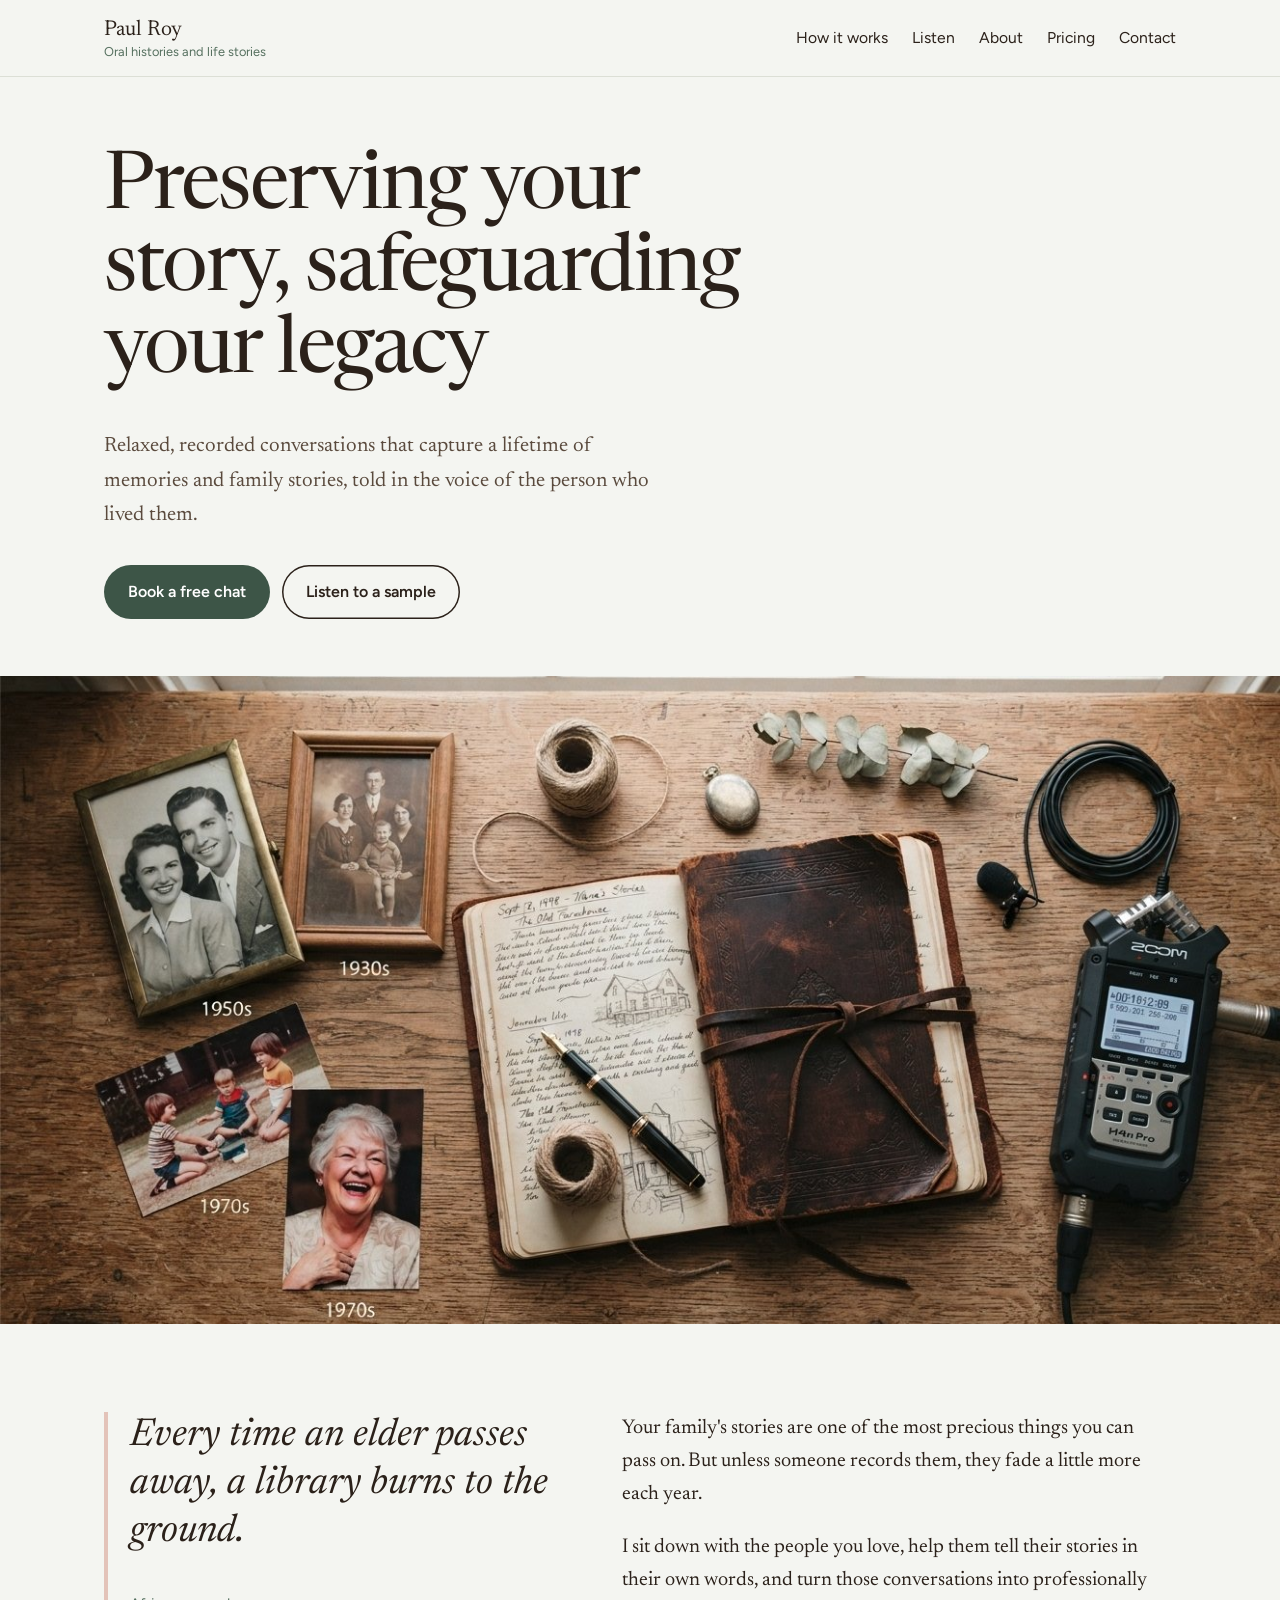
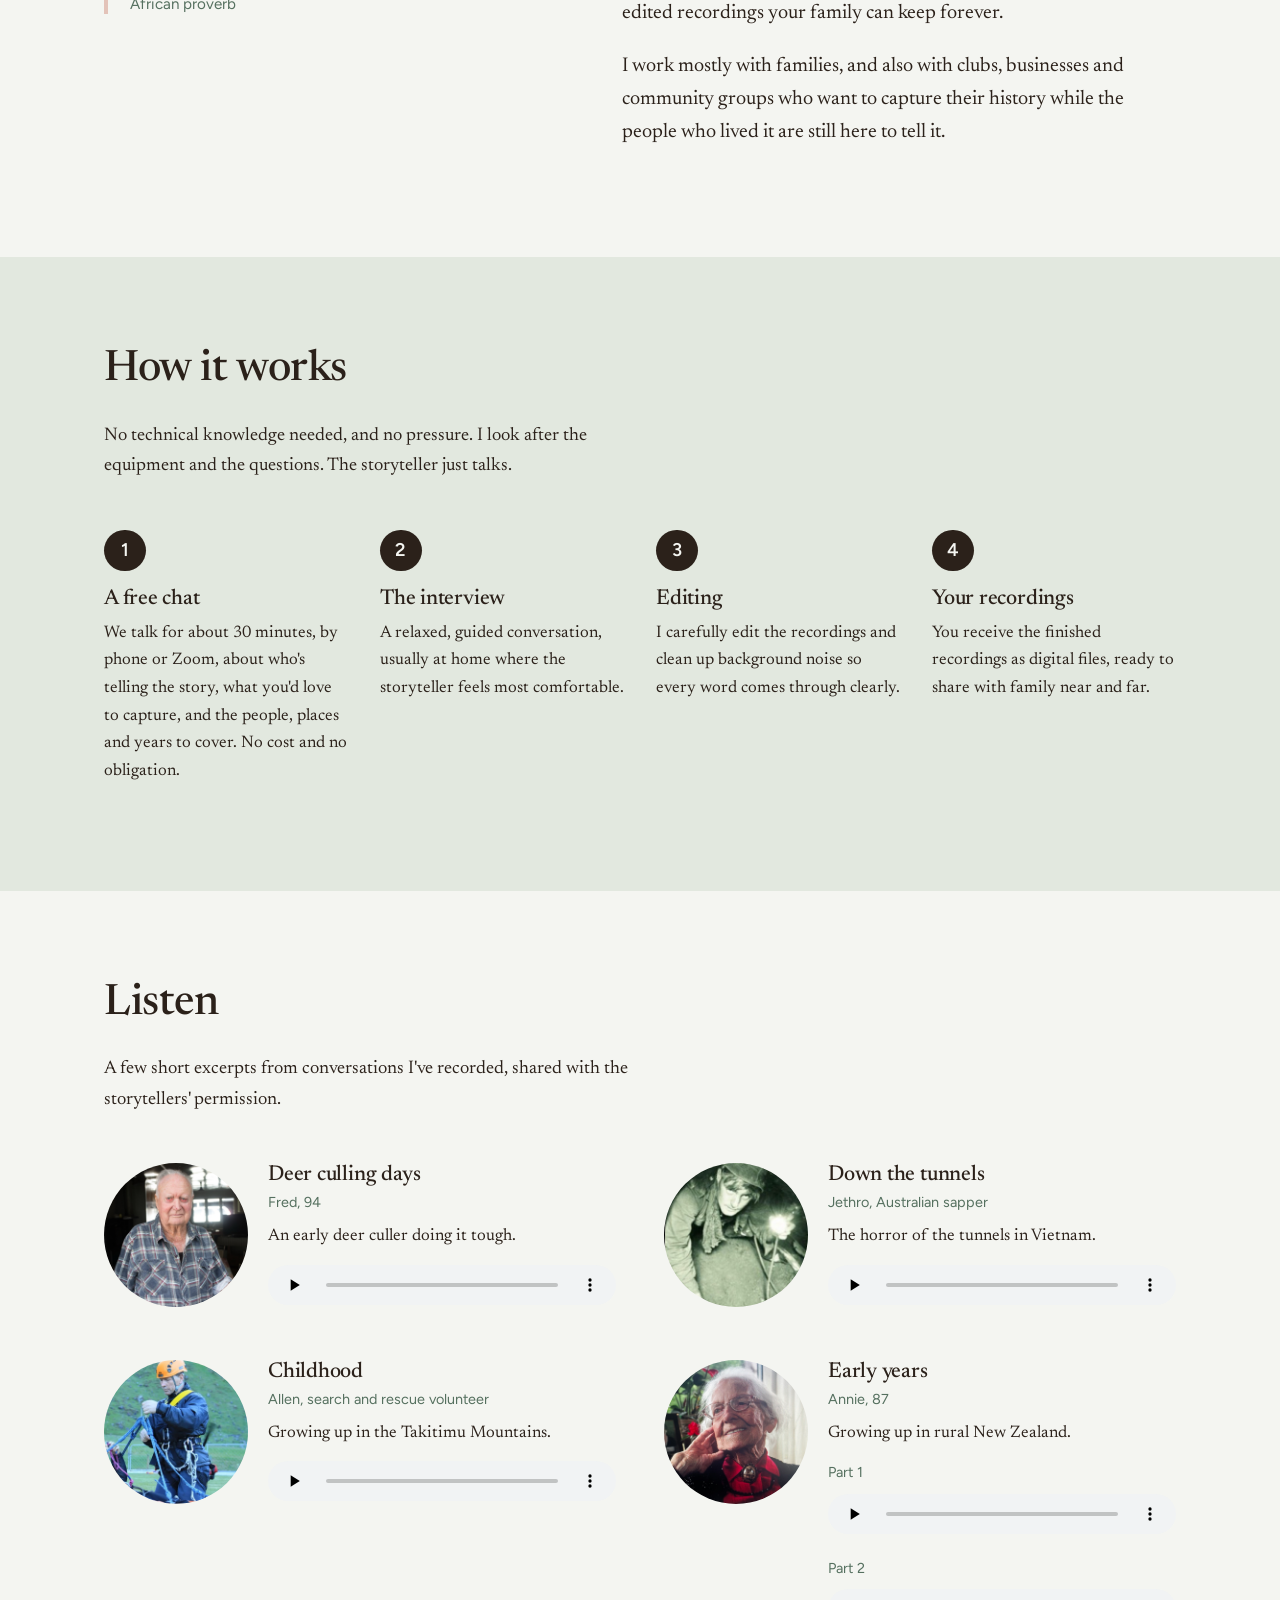
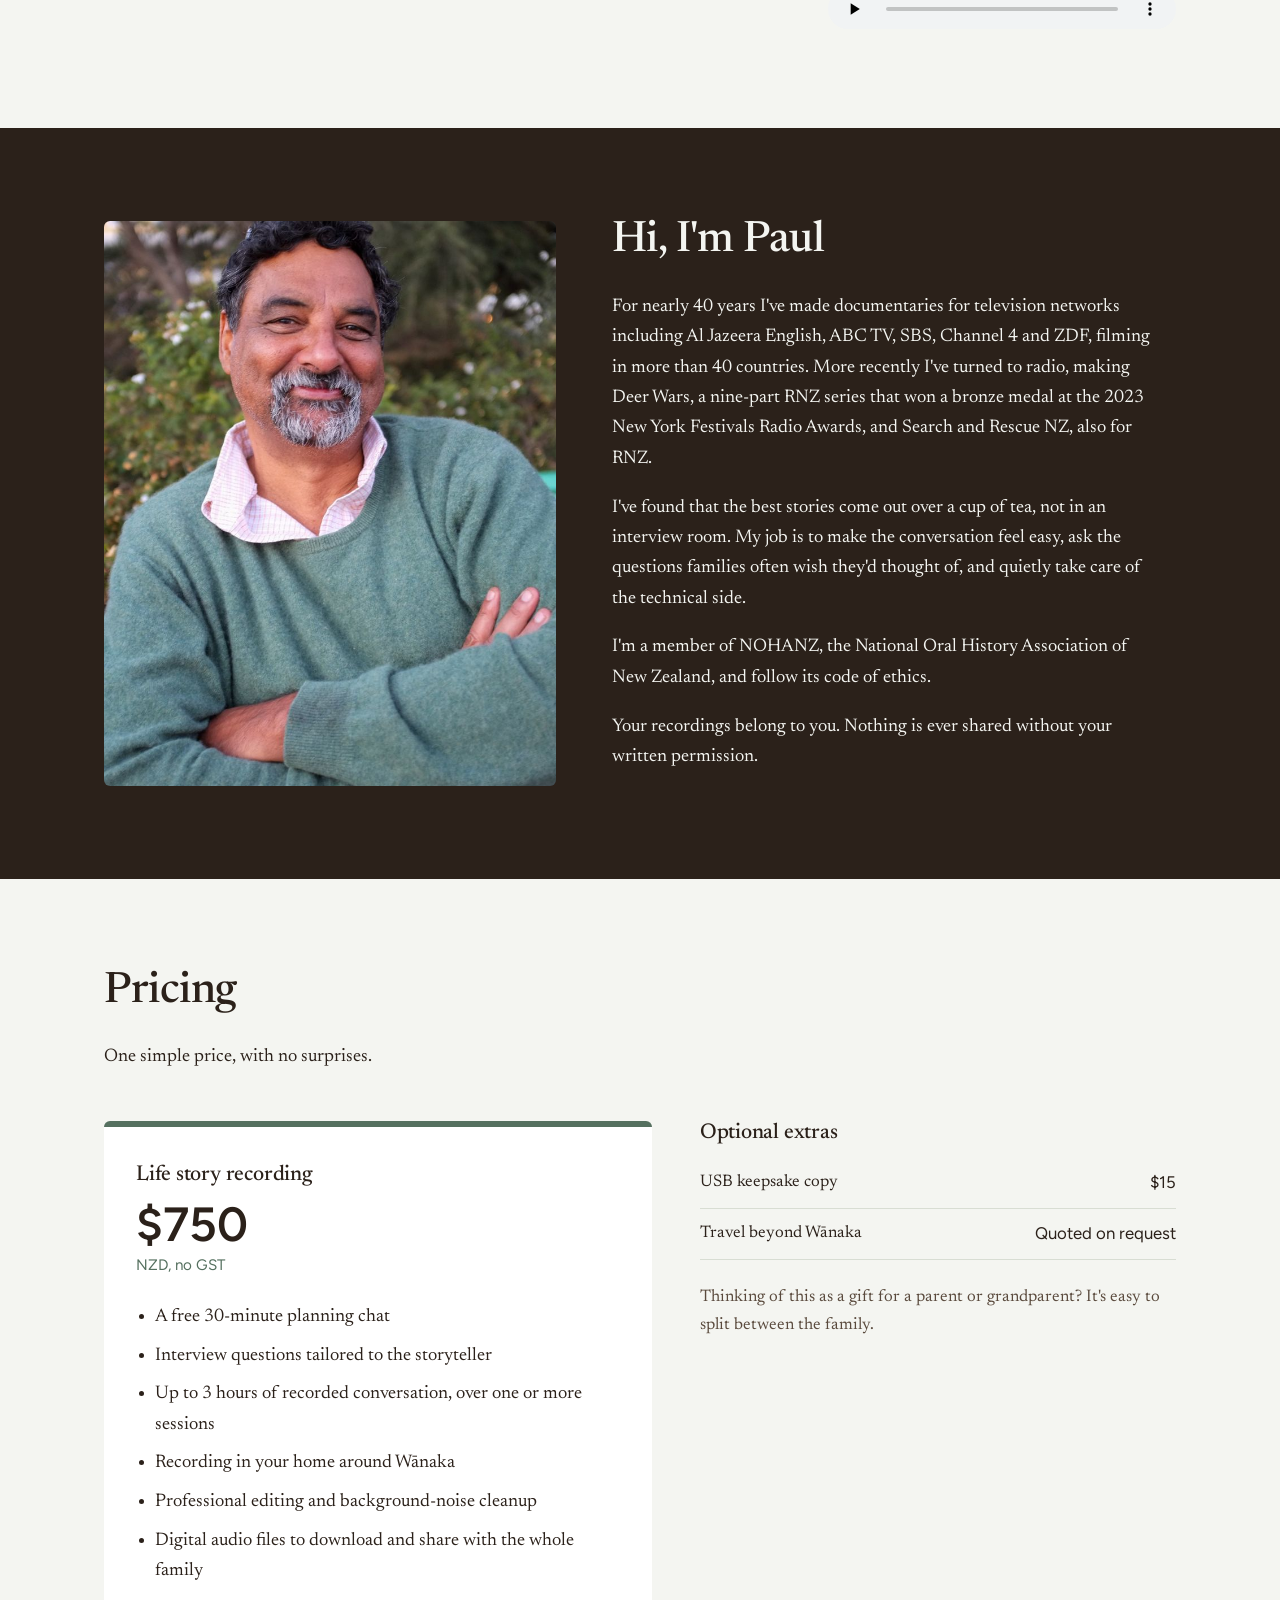
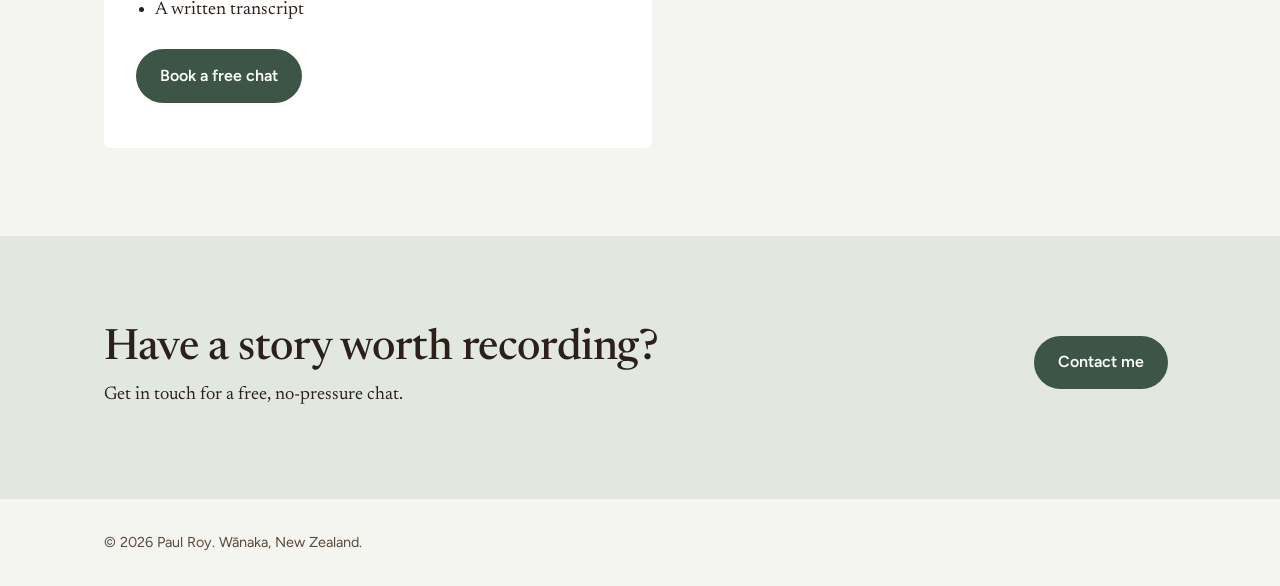
==== index.html @ eb078d96 "Host on Cloudflare Pages at lifestories.org.nz with auto-deploy Add a GitHub Actions workflow that d" ====
<!DOCTYPE html>
<html lang="en-NZ">
<head>
<meta charset="utf-8">
<meta name="viewport" content="width=device-width, initial-scale=1">
<title>Paul Roy | Oral histories and life stories, Wānaka</title>
<meta name="description" content="Paul Roy records family life stories and oral histories in and around Wānaka. Relaxed, guided conversations, professionally edited and kept for future generations.">
<link rel="preconnect" href="https://fonts.googleapis.com">
<link rel="preconnect" href="https://fonts.gstatic.com" crossorigin>
<link href="https://fonts.googleapis.com/css2?family=Figtree:wght@400;600&family=Newsreader:ital,opsz,wght@0,6..72,400;0,6..72,500;1,6..72,400&display=swap" rel="stylesheet">
<link rel="stylesheet" href="style.css">
<link rel="icon" href="favicon.svg" type="image/svg+xml">
<link rel="canonical" href="https://lifestories.org.nz/">
<meta property="og:type" content="website">
<meta property="og:site_name" content="Paul Roy">
<meta property="og:title" content="Paul Roy | Oral histories and life stories, Wānaka">
<meta property="og:description" content="Paul Roy records family life stories and oral histories in and around Wānaka. Relaxed, guided conversations, professionally edited and kept for future generations.">
<meta property="og:url" content="https://lifestories.org.nz/">
<meta property="og:image" content="https://lifestories.org.nz/images/share.jpg">
<meta property="og:image:width" content="1200">
<meta property="og:image:height" content="630">
<meta property="og:image:alt" content="Old family photographs, a leather journal and an audio recorder on a wooden desk">
<meta property="og:locale" content="en_NZ">
<meta name="twitter:card" content="summary_large_image">
<script type="application/ld+json">
{
  "@context": "https://schema.org",
  "@type": "ProfessionalService",
  "name": "Paul Roy, oral histories and life stories",
  "description": "Recorded family life stories and oral histories in and around Wānaka.",
  "url": "https://lifestories.org.nz/",
  "image": "https://lifestories.org.nz/images/share.jpg",
  "email": "paulroy41@gmail.com",
  "telephone": "+64273229593",
  "address": {"@type": "PostalAddress", "addressLocality": "Wānaka", "addressCountry": "NZ"},
  "areaServed": "Wānaka, New Zealand",
  "founder": {"@type": "Person", "name": "Paul Roy", "sameAs": "https://www.paulroy41.com/"},
  "makesOffer": {"@type": "Offer", "name": "Life story recording", "price": "750", "priceCurrency": "NZD"}
}
</script>
</head>
<body>
<header class="site-header">
  <div class="wrap">
    <a class="brand" href="index.html">Paul Roy<small>Oral histories and life stories</small></a>
    <nav aria-label="Main">
      <ul class="nav">
        <li><a href="index.html#how">How it works</a></li>
        <li><a href="index.html#listen">Listen</a></li>
        <li><a href="index.html#about">About</a></li>
        <li><a href="index.html#pricing">Pricing</a></li>
        <li><a href="contact.html">Contact</a></li>
      </ul>
    </nav>
  </div>
</header>

<main>
  <section class="hero">
    <div class="wrap">
      <div class="hero-text">
        <h1>Preserving your story, safeguarding your legacy</h1>
        <p>Relaxed, recorded conversations that capture a lifetime of memories and family stories, told in the voice of the person who lived them.</p>
        <a class="btn" href="contact.html">Book a free chat</a>
        <a class="btn btn-quiet" href="#listen">Listen to a sample</a>
      </div>
    </div>
    <img class="hero-photo" src="images/hero.jpg" alt="Old family photographs, a leather journal and an audio recorder laid out on a wooden desk" width="1328" height="769">
  </section>

  <section class="section why">
    <div class="wrap">
      <blockquote>
        <p>Every time an elder passes away, a library burns to the ground.</p>
        <footer>African proverb</footer>
      </blockquote>
      <div class="body">
        <p>Your family's stories are one of the most precious things you can pass on. But unless someone records them, they fade a little more each year.</p>
        <p>I sit down with the people you love, help them tell their stories in their own words, and turn those conversations into professionally edited recordings your family can keep forever.</p>
        <p>I work mostly with families, and also with clubs, businesses and community groups who want to capture their history while the people who lived it are still here to tell it.</p>
      </div>
    </div>
  </section>

  <section class="section process" id="how">
    <div class="wrap">
      <div class="lede">
        <h2>How it works</h2>
        <p>No technical knowledge needed, and no pressure. I look after the equipment and the questions. The storyteller just talks.</p>
      </div>
      <ol class="steps">
        <li>
          <h3>A free chat</h3>
          <p>We talk for about 30 minutes, by phone or Zoom, about who's telling the story, what you'd love to capture, and the people, places and years to cover. No cost and no obligation.</p>
        </li>
        <li>
          <h3>The interview</h3>
          <p>A relaxed, guided conversation, usually at home where the storyteller feels most comfortable.</p>
        </li>
        <li>
          <h3>Editing</h3>
          <p>I carefully edit the recordings and clean up background noise so every word comes through clearly.</p>
        </li>
        <li>
          <h3>Your recordings</h3>
          <p>You receive the finished recordings as digital files, ready to share with family near and far.</p>
        </li>
      </ol>
    </div>
  </section>

  <section class="section listen" id="listen">
    <div class="wrap">
      <div class="lede">
        <h2>Listen</h2>
        <p>A few short excerpts from conversations I've recorded, shared with the storytellers' permission.</p>
      </div>
      <ul class="episode-list">
        <li class="episode">
          <img src="images/interview-1.jpg" alt="Fred, a deer culler" width="144" height="144" loading="lazy">
          <div>
            <h3>Deer culling days</h3>
            <div class="meta">Fred, 94</div>
            <p>An early deer culler doing it tough.</p>
            <audio controls preload="none" src="audio/interview-1.mp3">Your browser can't play this clip.</audio>
          </div>
        </li>
        <li class="episode">
          <img src="images/interview-2.jpg" alt="Jethro, a Vietnam War tunnel rat" width="144" height="144" loading="lazy">
          <div>
            <h3>Down the tunnels</h3>
            <div class="meta">Jethro, Australian sapper</div>
            <p>The horror of the tunnels in Vietnam.</p>
            <audio controls preload="none" src="audio/interview-2.mp3">Your browser can't play this clip.</audio>
          </div>
        </li>
        <li class="episode">
          <img src="images/interview-3.jpg" alt="Allen, in search and rescue gear" width="144" height="144" loading="lazy">
          <div>
            <h3>Childhood</h3>
            <div class="meta">Allen, search and rescue volunteer</div>
            <p>Growing up in the Takitimu Mountains.</p>
            <audio controls preload="none" src="audio/interview-3.mp3">Your browser can't play this clip.</audio>
          </div>
        </li>
        <li class="episode">
          <img src="images/interview-4.jpg" alt="An elderly woman smiling at home" width="144" height="144" loading="lazy">
          <div>
            <h3>Early years</h3>
            <div class="meta">Annie, 87</div>
            <p>Growing up in rural New Zealand.</p>
            <div class="meta">Part 1</div>
            <audio controls preload="none" src="audio/interview-4.mp3">Your browser can't play this clip.</audio>
            <div class="meta" style="margin-top: .8em">Part 2</div>
            <audio controls preload="none" src="audio/interview-4b.mp3">Your browser can't play this clip.</audio>
          </div>
        </li>
      </ul>
    </div>
  </section>

  <section class="section meet" id="about">
    <div class="wrap">
      <img src="images/portrait.jpg" alt="Paul Roy, smiling, sitting on a garden bench" width="800" height="1000" loading="lazy">
      <div class="body">
        <h2>Hi, I'm Paul</h2>
        <p>For nearly 40 years I've made documentaries for television networks including Al Jazeera English, ABC TV, SBS, Channel 4 and ZDF, filming in more than 40 countries. More recently I've turned to radio, making Deer Wars, a nine-part RNZ series that won a bronze medal at the 2023 New York Festivals Radio Awards, and Search and Rescue NZ, also for RNZ.</p>
        <p>I've found that the best stories come out over a cup of tea, not in an interview room. My job is to make the conversation feel easy, ask the questions families often wish they'd thought of, and quietly take care of the technical side.</p>
        <p>I'm a member of NOHANZ, the National Oral History Association of New Zealand, and follow its code of ethics.</p>
        <p>Your recordings belong to you. Nothing is ever shared without your written permission.</p>
      </div>
    </div>
  </section>

  <section class="section pricing" id="pricing">
    <div class="wrap">
      <div class="lede">
        <h2>Pricing</h2>
        <p>One simple price, with no surprises.</p>
      </div>
      <div class="package">
        <div class="price-card">
          <h3>Life story recording</h3>
          <p class="amount">$750</p>
          <p class="note">NZD, no GST</p>
          <ul>
            <li>A free 30-minute planning chat</li>
            <li>Interview questions tailored to the storyteller</li>
            <li>Up to 3 hours of recorded conversation, over one or more sessions</li>
            <li>Recording in your home around Wānaka</li>
            <li>Professional editing and background-noise cleanup</li>
            <li>Digital audio files to download and share with the whole family</li>
            <li>A written transcript</li>
          </ul>
          <a class="btn" href="contact.html">Book a free chat</a>
        </div>
        <div class="extras">
          <h3>Optional extras</h3>
          <dl>
            <div><dt>USB keepsake copy</dt><dd>$15</dd></div>
            <div><dt>Travel beyond Wānaka</dt><dd>Quoted on request</dd></div>
          </dl>
          <p>Thinking of this as a gift for a parent or grandparent? It's easy to split between the family.</p>
        </div>
      </div>
    </div>
  </section>

  <!-- TESTIMONIALS: switched off until Paul has real ones from real clients.
       To turn on, delete the line that starts with "<!- -" above the section
       and the line that ends with "- ->" below it (written with spaces here).
  <section class="section kind-words">
    <div class="wrap">
      <h2>Kind words</h2>
      <blockquote>"[Quote from a real client]"<cite>[First name, town]</cite></blockquote>
      <blockquote>"[Quote from a real client]"<cite>[First name, town]</cite></blockquote>
    </div>
  </section>
  -->

  <section class="section cta">
    <div class="wrap">
      <div>
        <h2>Have a story worth recording?</h2>
        <p>Get in touch for a free, no-pressure chat.</p>
      </div>
      <a class="btn" href="contact.html">Contact me</a>
    </div>
  </section>
</main>
<footer class="site-footer">
  <div class="wrap">&copy; 2026 Paul Roy. Wānaka, New Zealand.</div>
</footer>
</body>
</html>
---- style.css ----
/* ==========================================================
   Paul Roy Oral Histories
   Colours come from the two key photos: the walnut desk,
   the eucalyptus sprig and Paul's jumper, and his shirt collar.
   ========================================================== */
:root {
  --walnut: #2b211a;     /* main text and dark panels */
  --walnut-soft: #5a4a3d;
  --gum: #55705f;        /* eucalyptus green */
  --gum-dark: #3d5547;   /* buttons and links */
  --gum-pale: #e2e8df;   /* soft panels */
  --paper: #f4f5f1;      /* page background */
  --blush: #e3c3b9;      /* small accents only */

  --serif: "Newsreader", Georgia, "Times New Roman", serif;
  --sans: "Figtree", "Helvetica Neue", Arial, sans-serif;

  --measure: 34rem;
  --wide: 70rem;
}

/* ----------------------------------------------------------
   PLACEHOLDER HIGHLIGHT
   Text Paul still needs to fill in is wrapped in
   <span class="ph">. When it's all done, delete this rule.
   ---------------------------------------------------------- */
.ph { background: #fff0a0; color: #3a3200; padding: 0 .2em; border-radius: 2px; }

*, *::before, *::after { box-sizing: border-box; }
html { scroll-behavior: smooth; }
@media (prefers-reduced-motion: reduce) { html { scroll-behavior: auto; } }

body {
  margin: 0;
  background: var(--paper);
  color: var(--walnut);
  font-family: var(--serif);
  font-size: 1.15rem;
  line-height: 1.65;
  -webkit-font-smoothing: antialiased;
}
img { max-width: 100%; height: auto; display: block; }
a { color: var(--gum-dark); text-underline-offset: .18em; }
a:hover { color: var(--walnut); }
:focus-visible { outline: 3px solid var(--gum); outline-offset: 3px; }

h1, h2, h3 { font-weight: 500; line-height: 1.15; margin: 0 0 .6em; letter-spacing: -.01em; }
h2 { font-size: clamp(2rem, 4vw, 2.7rem); }
h3 { font-size: 1.35rem; }
p { margin: 0 0 1em; }

.wrap { max-width: var(--wide); margin: 0 auto; padding: 0 1.5rem; }
.section { padding: 5.5rem 0; }
.lede { max-width: var(--measure); margin-bottom: 3rem; }

/* ---------------- Header ---------------- */
.site-header { font-family: var(--sans); border-bottom: 1px solid #dcdfd6; }
.site-header .wrap {
  display: flex; align-items: center; justify-content: space-between;
  gap: .75rem 1.5rem; padding-top: 1.1rem; padding-bottom: 1.1rem; flex-wrap: wrap;
}
.brand { font-family: var(--serif); font-size: 1.35rem; color: var(--walnut); text-decoration: none; line-height: 1.2; }
.brand small { display: block; font-family: var(--sans); font-size: .8rem; color: var(--gum); }
.nav { display: flex; flex-wrap: wrap; gap: .5rem 1.5rem; list-style: none; margin: 0; padding: 0; font-size: .98rem; }
.nav a { color: var(--walnut); text-decoration: none; }
.nav a:hover, .nav a[aria-current="page"] { text-decoration: underline; }

/* ---------------- Hero ----------------
   Words first, then the desk photo as a wide banner. */
.hero { padding: 4.5rem 0 0; }
.hero-text { max-width: 44rem; margin-bottom: 3rem; }
.hero h1 {
  font-size: clamp(2.6rem, 6.5vw, 5rem);
  font-weight: 400; line-height: 1.02; letter-spacing: -.025em; margin-bottom: .45em;
}
.hero p { font-size: 1.3rem; color: var(--walnut-soft); max-width: 36rem; margin-bottom: 2rem; }
.hero-photo { width: 100%; max-height: 72vh; object-fit: cover; object-position: center 60%; }

.btn {
  display: inline-block; font-family: var(--sans); font-weight: 600; font-size: 1rem;
  padding: .85rem 1.5rem; border-radius: 999px; background: var(--gum-dark); color: #fff;
  text-decoration: none; border: 0; cursor: pointer; margin: 0 .5rem .6rem 0;
}
.btn:hover { background: var(--walnut); color: #fff; }
.btn-quiet { background: transparent; color: var(--walnut); box-shadow: inset 0 0 0 1.5px var(--walnut); }
.btn-quiet:hover { background: var(--walnut); color: var(--paper); }

/* ---------------- Why it matters ---------------- */
.why .wrap { display: grid; grid-template-columns: 1fr 1.2fr; gap: 3.5rem; align-items: start; }
.why blockquote {
  margin: 0; font-size: clamp(1.7rem, 3.2vw, 2.4rem); line-height: 1.25; font-style: italic;
  border-left: 4px solid var(--blush); padding-left: 1.4rem;
}
.why blockquote footer { font-family: var(--sans); font-style: normal; font-size: .95rem; color: var(--gum); margin-top: 1rem; }
.why .body { max-width: var(--measure); font-size: 1.25rem; }

/* ---------------- How it works (a real sequence, so numbered) ---------------- */
.process { background: var(--gum-pale); }
.steps { list-style: none; margin: 0; padding: 0; display: grid; grid-template-columns: repeat(4, 1fr); gap: 2rem; counter-reset: step; }
.steps li { counter-increment: step; }
.steps li::before {
  content: counter(step);
  display: grid; place-items: center; width: 2.6rem; height: 2.6rem; border-radius: 50%;
  background: var(--walnut); color: var(--paper); font-family: var(--sans); font-weight: 600;
  margin-bottom: 1rem;
}
.steps h3 { margin-bottom: .35em; }
.steps p { font-size: 1.05rem; }

/* ---------------- Listen ---------------- */
.episode-list { list-style: none; margin: 0; padding: 0; display: grid; grid-template-columns: 1fr 1fr; gap: 2.75rem 3rem; }
.episode { display: grid; grid-template-columns: 9rem 1fr; gap: 1.25rem; align-items: start; }
.episode img { width: 9rem; height: 9rem; object-fit: cover; border-radius: 50%; }
.episode h3 { margin-bottom: .15em; }
.episode .meta { font-family: var(--sans); font-size: .9rem; color: var(--gum); margin-bottom: .6em; }
.episode p { font-size: 1.05rem; margin-bottom: .8em; }
.episode audio { width: 100%; height: 40px; }

/* ---------------- Meet Paul ---------------- */
.meet { background: var(--walnut); color: var(--paper); }
.meet .wrap { display: grid; grid-template-columns: 1fr 1.25fr; gap: 3.5rem; align-items: center; }
.meet img { border-radius: 6px; }
.meet .body { max-width: var(--measure); }
.meet a { color: var(--blush); }

/* ---------------- Pricing ---------------- */
.package { display: grid; grid-template-columns: 1.15fr 1fr; gap: 3rem; align-items: start; }
.price-card { background: #fff; border-radius: 6px; padding: 2.25rem 2rem; border-top: 6px solid var(--gum); }
.price-card .amount { font-family: var(--sans); font-size: 3rem; font-weight: 600; line-height: 1; margin: .2rem 0 .3rem; }
.price-card .note { font-family: var(--sans); font-size: .95rem; color: var(--gum); margin-bottom: 1.5rem; }
.price-card ul { margin: 0 0 1.5rem; padding-left: 1.2rem; }
.price-card li { margin-bottom: .45em; }
.extras h3 { margin-bottom: .8rem; }
.extras dl { margin: 0; font-size: 1.05rem; }
.extras div { display: flex; justify-content: space-between; gap: 1rem; padding: .7rem 0; border-bottom: 1px solid #d8ddd3; }
.extras dt { margin: 0; }
.extras dd { margin: 0; font-family: var(--sans); white-space: nowrap; }
.extras p { font-size: 1.05rem; margin-top: 1.5rem; color: var(--walnut-soft); }

/* ---------------- Testimonials (switched off until real ones arrive) ---------------- */
.kind-words blockquote { margin: 0 0 2rem; font-size: 1.3rem; font-style: italic; max-width: 40rem; }
.kind-words cite { display: block; font-family: var(--sans); font-style: normal; font-size: .95rem; color: var(--gum); margin-top: .5rem; }

/* ---------------- Contact strip ---------------- */
.cta { background: var(--gum-pale); }
.cta .wrap { display: flex; justify-content: space-between; align-items: center; gap: 2rem; flex-wrap: wrap; }
.cta h2 { margin: 0; }
.cta p { margin: .4rem 0 0; }

/* ---------------- Contact page ---------------- */
.contact-page .wrap { display: grid; grid-template-columns: 1fr 1.3fr; gap: 3.5rem; align-items: start; }
.contact-page img { border-radius: 6px; margin-bottom: 1.5rem; }
.details { font-family: var(--sans); font-size: 1rem; list-style: none; padding: 0; margin: 0; }
.details li { margin-bottom: .7rem; }
.details strong { display: block; font-weight: 600; color: var(--gum); font-size: .85rem; }
form { display: grid; gap: 1.1rem; }
label { font-family: var(--sans); font-weight: 600; font-size: .95rem; display: block; margin-bottom: .35rem; }
input, textarea {
  width: 100%; font: inherit; font-size: 1.05rem; padding: .75rem .9rem;
  border: 1.5px solid #bfc6b9; border-radius: 6px; background: #fff; color: var(--walnut);
}
input:focus, textarea:focus { border-color: var(--gum-dark); outline: 2px solid var(--gum-dark); outline-offset: 0; }
textarea { min-height: 10rem; resize: vertical; }

/* ---------------- Footer ---------------- */
.site-footer { font-family: var(--sans); font-size: .9rem; color: var(--walnut-soft); padding: 2rem 0; }

/* ---------------- Smaller screens ---------------- */
@media (max-width: 900px) {
  .steps { grid-template-columns: 1fr 1fr; }
  .why .wrap, .meet .wrap, .package, .contact-page .wrap { grid-template-columns: 1fr; gap: 2.25rem; }
  .episode-list { grid-template-columns: 1fr; }
  .meet img { max-width: 26rem; }
}
@media (max-width: 600px) {
  .section { padding: 3.5rem 0; }
  .hero { padding-top: 2.75rem; }
  .hero-photo { max-height: none; aspect-ratio: 4 / 3; object-position: 40% center; }
  .steps { grid-template-columns: 1fr; }
  .episode { grid-template-columns: 5.5rem 1fr; gap: 1rem; }
  .episode img { width: 5.5rem; height: 5.5rem; }
}
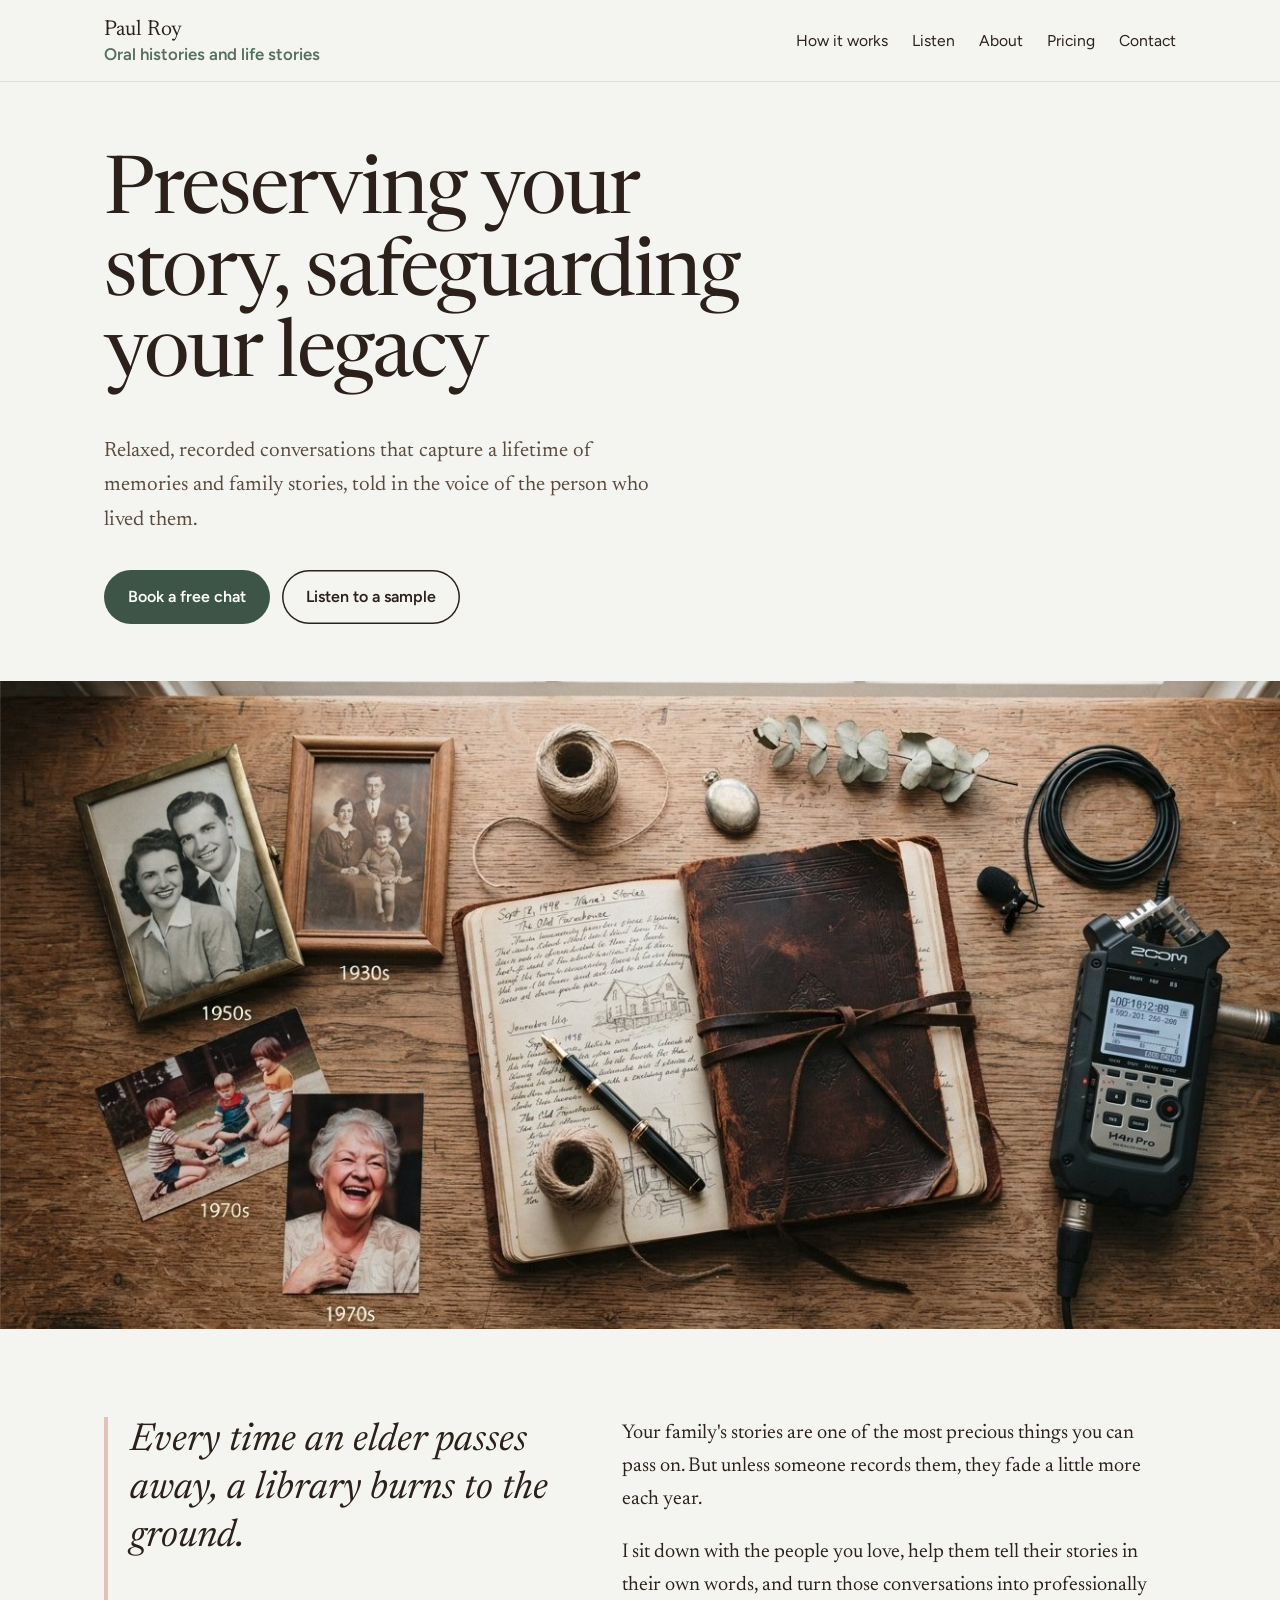
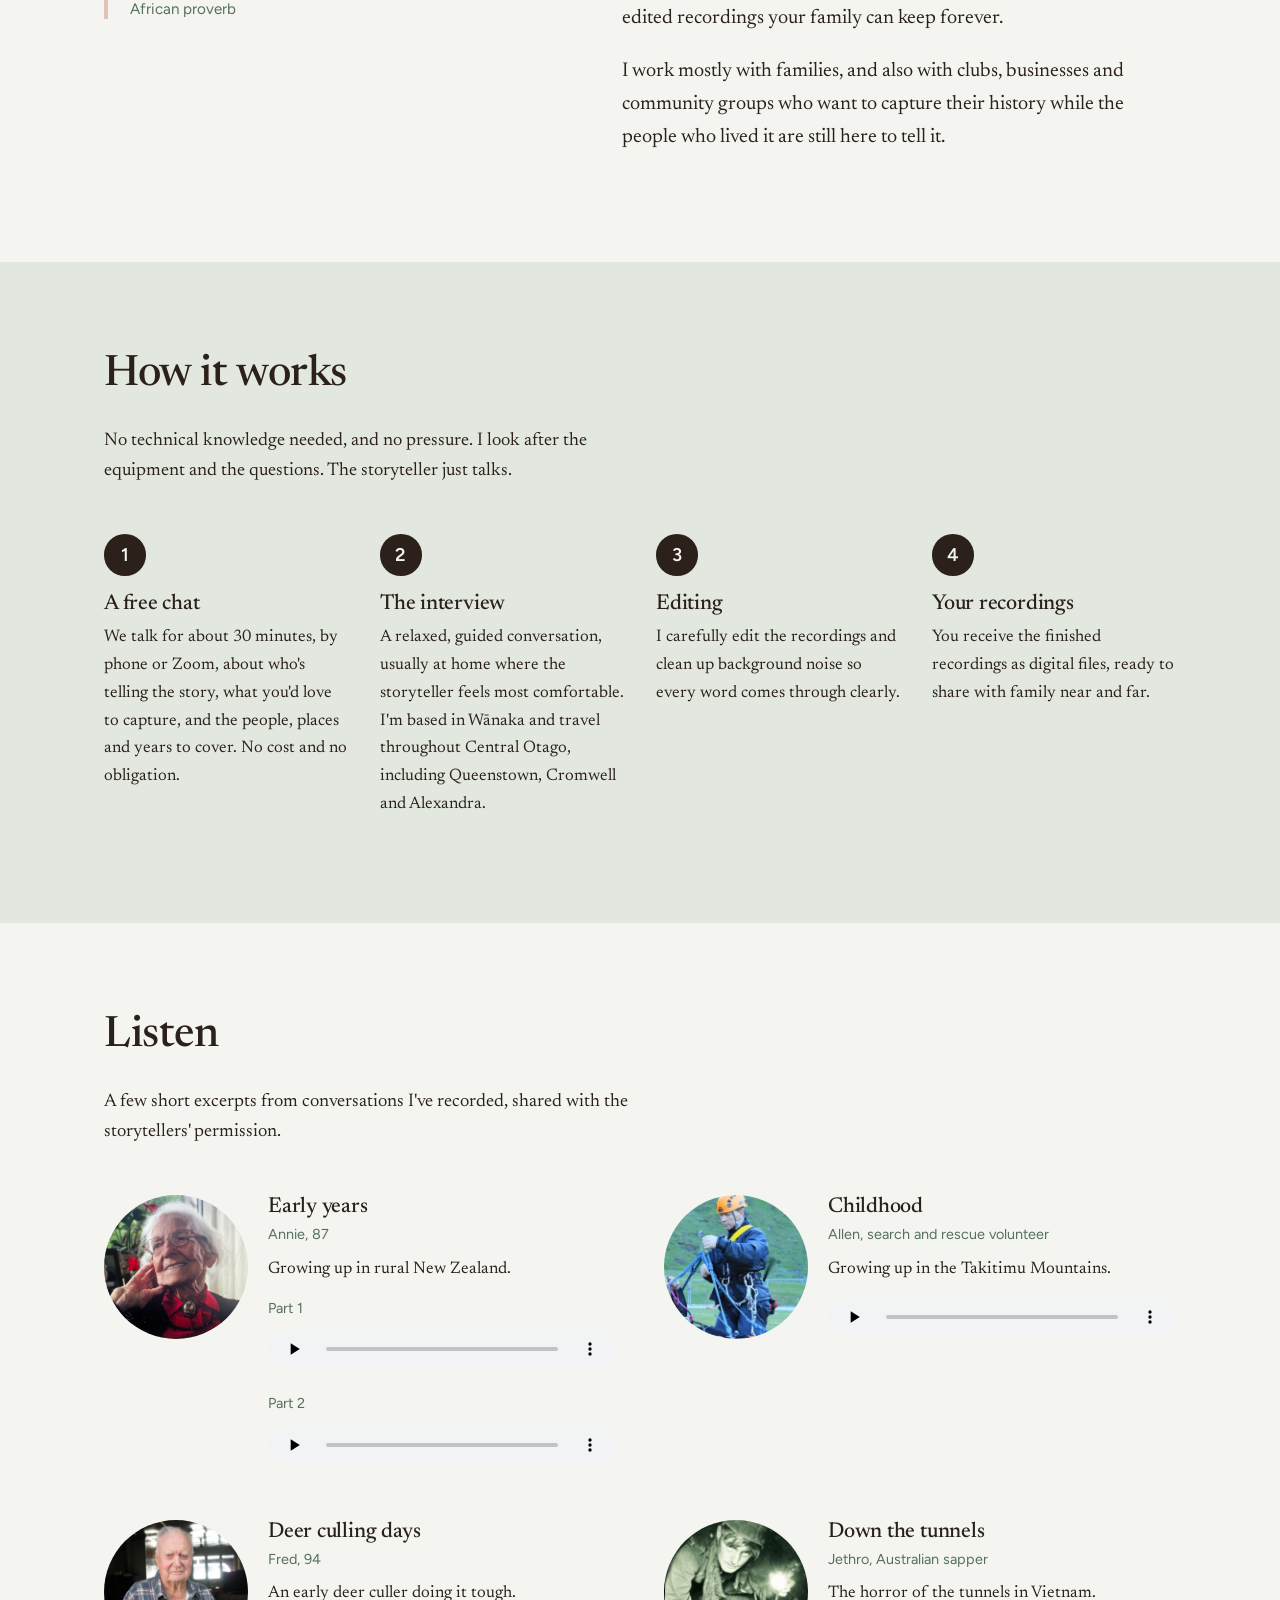
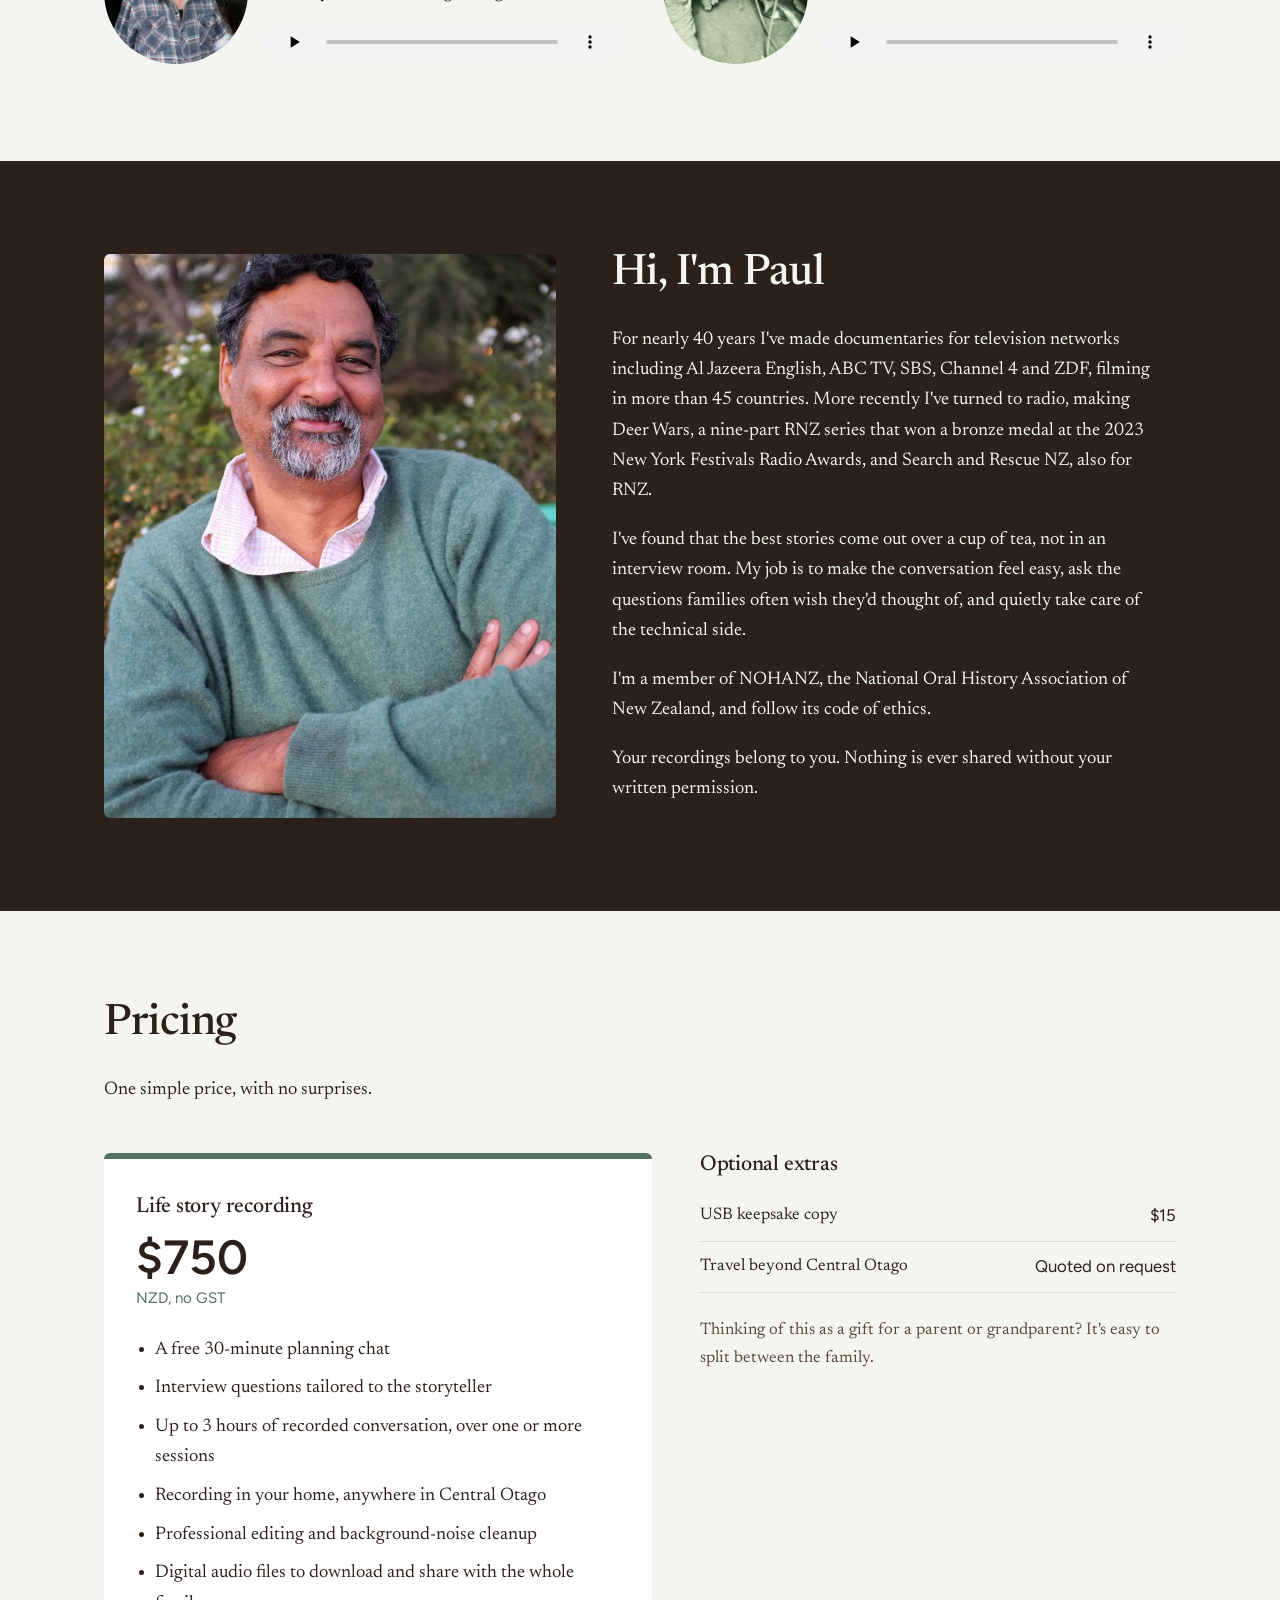
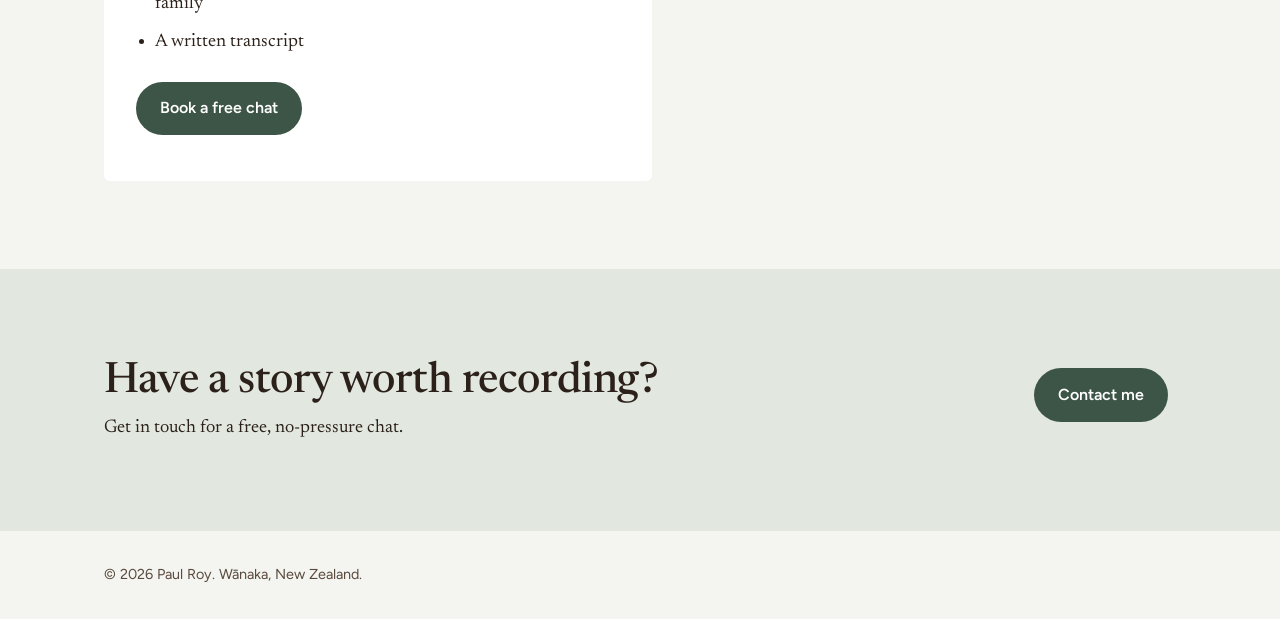
==== commit e07129ed: "Bigger tagline, Central Otago coverage, 45 countries, reorder samples Co-Authored-By: Claude Opus 5." ====
--- a/index.html
+++ b/index.html
@@ -3,8 +3,8 @@
 <head>
 <meta charset="utf-8">
 <meta name="viewport" content="width=device-width, initial-scale=1">
-<title>Paul Roy | Oral histories and life stories, Wānaka</title>
-<meta name="description" content="Paul Roy records family life stories and oral histories in and around Wānaka. Relaxed, guided conversations, professionally edited and kept for future generations.">
+<title>Paul Roy | Oral histories and life stories, Wānaka and Central Otago</title>
+<meta name="description" content="Paul Roy records family life stories and oral histories in Wānaka and across Central Otago. Relaxed, guided conversations, professionally edited and kept for future generations.">
 <link rel="preconnect" href="https://fonts.googleapis.com">
 <link rel="preconnect" href="https://fonts.gstatic.com" crossorigin>
 <link href="https://fonts.googleapis.com/css2?family=Figtree:wght@400;600&family=Newsreader:ital,opsz,wght@0,6..72,400;0,6..72,500;1,6..72,400&display=swap" rel="stylesheet">
@@ -13,8 +13,8 @@
 <link rel="canonical" href="https://lifestories.org.nz/">
 <meta property="og:type" content="website">
 <meta property="og:site_name" content="Paul Roy">
-<meta property="og:title" content="Paul Roy | Oral histories and life stories, Wānaka">
-<meta property="og:description" content="Paul Roy records family life stories and oral histories in and around Wānaka. Relaxed, guided conversations, professionally edited and kept for future generations.">
+<meta property="og:title" content="Paul Roy | Oral histories and life stories, Wānaka and Central Otago">
+<meta property="og:description" content="Paul Roy records family life stories and oral histories in Wānaka and across Central Otago. Relaxed, guided conversations, professionally edited and kept for future generations.">
 <meta property="og:url" content="https://lifestories.org.nz/">
 <meta property="og:image" content="https://lifestories.org.nz/images/share.jpg">
 <meta property="og:image:width" content="1200">
@@ -27,13 +27,13 @@
   "@context": "https://schema.org",
   "@type": "ProfessionalService",
   "name": "Paul Roy, oral histories and life stories",
-  "description": "Recorded family life stories and oral histories in and around Wānaka.",
+  "description": "Recorded family life stories and oral histories in Wānaka and across Central Otago.",
   "url": "https://lifestories.org.nz/",
   "image": "https://lifestories.org.nz/images/share.jpg",
   "email": "paulroy41@gmail.com",
   "telephone": "+64273229593",
   "address": {"@type": "PostalAddress", "addressLocality": "Wānaka", "addressCountry": "NZ"},
-  "areaServed": "Wānaka, New Zealand",
+  "areaServed": "Central Otago, New Zealand",
   "founder": {"@type": "Person", "name": "Paul Roy", "sameAs": "https://www.paulroy41.com/"},
   "makesOffer": {"@type": "Offer", "name": "Life story recording", "price": "750", "priceCurrency": "NZD"}
 }
@@ -95,7 +95,7 @@
         </li>
         <li>
           <h3>The interview</h3>
-          <p>A relaxed, guided conversation, usually at home where the storyteller feels most comfortable.</p>
+          <p>A relaxed, guided conversation, usually at home where the storyteller feels most comfortable. I'm based in Wānaka and travel throughout Central Otago, including Queenstown, Cromwell and Alexandra.</p>
         </li>
         <li>
           <h3>Editing</h3>
@@ -116,33 +116,6 @@
         <p>A few short excerpts from conversations I've recorded, shared with the storytellers' permission.</p>
       </div>
       <ul class="episode-list">
-        <li class="episode">
-          <img src="images/interview-1.jpg" alt="Fred, a deer culler" width="144" height="144" loading="lazy">
-          <div>
-            <h3>Deer culling days</h3>
-            <div class="meta">Fred, 94</div>
-            <p>An early deer culler doing it tough.</p>
-            <audio controls preload="none" src="audio/interview-1.mp3">Your browser can't play this clip.</audio>
-          </div>
-        </li>
-        <li class="episode">
-          <img src="images/interview-2.jpg" alt="Jethro, a Vietnam War tunnel rat" width="144" height="144" loading="lazy">
-          <div>
-            <h3>Down the tunnels</h3>
-            <div class="meta">Jethro, Australian sapper</div>
-            <p>The horror of the tunnels in Vietnam.</p>
-            <audio controls preload="none" src="audio/interview-2.mp3">Your browser can't play this clip.</audio>
-          </div>
-        </li>
-        <li class="episode">
-          <img src="images/interview-3.jpg" alt="Allen, in search and rescue gear" width="144" height="144" loading="lazy">
-          <div>
-            <h3>Childhood</h3>
-            <div class="meta">Allen, search and rescue volunteer</div>
-            <p>Growing up in the Takitimu Mountains.</p>
-            <audio controls preload="none" src="audio/interview-3.mp3">Your browser can't play this clip.</audio>
-          </div>
-        </li>
         <li class="episode">
           <img src="images/interview-4.jpg" alt="An elderly woman smiling at home" width="144" height="144" loading="lazy">
           <div>
@@ -155,6 +128,33 @@
             <audio controls preload="none" src="audio/interview-4b.mp3">Your browser can't play this clip.</audio>
           </div>
         </li>
+        <li class="episode">
+          <img src="images/interview-3.jpg" alt="Allen, in search and rescue gear" width="144" height="144" loading="lazy">
+          <div>
+            <h3>Childhood</h3>
+            <div class="meta">Allen, search and rescue volunteer</div>
+            <p>Growing up in the Takitimu Mountains.</p>
+            <audio controls preload="none" src="audio/interview-3.mp3">Your browser can't play this clip.</audio>
+          </div>
+        </li>
+        <li class="episode">
+          <img src="images/interview-1.jpg" alt="Fred, a deer culler" width="144" height="144" loading="lazy">
+          <div>
+            <h3>Deer culling days</h3>
+            <div class="meta">Fred, 94</div>
+            <p>An early deer culler doing it tough.</p>
+            <audio controls preload="none" src="audio/interview-1.mp3">Your browser can't play this clip.</audio>
+          </div>
+        </li>
+        <li class="episode">
+          <img src="images/interview-2.jpg" alt="Jethro, a Vietnam War tunnel rat" width="144" height="144" loading="lazy">
+          <div>
+            <h3>Down the tunnels</h3>
+            <div class="meta">Jethro, Australian sapper</div>
+            <p>The horror of the tunnels in Vietnam.</p>
+            <audio controls preload="none" src="audio/interview-2.mp3">Your browser can't play this clip.</audio>
+          </div>
+        </li>
       </ul>
     </div>
   </section>
@@ -164,7 +164,7 @@
       <img src="images/portrait.jpg" alt="Paul Roy, smiling, sitting on a garden bench" width="800" height="1000" loading="lazy">
       <div class="body">
         <h2>Hi, I'm Paul</h2>
-        <p>For nearly 40 years I've made documentaries for television networks including Al Jazeera English, ABC TV, SBS, Channel 4 and ZDF, filming in more than 40 countries. More recently I've turned to radio, making Deer Wars, a nine-part RNZ series that won a bronze medal at the 2023 New York Festivals Radio Awards, and Search and Rescue NZ, also for RNZ.</p>
+        <p>For nearly 40 years I've made documentaries for television networks including Al Jazeera English, ABC TV, SBS, Channel 4 and ZDF, filming in more than 45 countries. More recently I've turned to radio, making Deer Wars, a nine-part RNZ series that won a bronze medal at the 2023 New York Festivals Radio Awards, and Search and Rescue NZ, also for RNZ.</p>
         <p>I've found that the best stories come out over a cup of tea, not in an interview room. My job is to make the conversation feel easy, ask the questions families often wish they'd thought of, and quietly take care of the technical side.</p>
         <p>I'm a member of NOHANZ, the National Oral History Association of New Zealand, and follow its code of ethics.</p>
         <p>Your recordings belong to you. Nothing is ever shared without your written permission.</p>
@@ -187,7 +187,7 @@
             <li>A free 30-minute planning chat</li>
             <li>Interview questions tailored to the storyteller</li>
             <li>Up to 3 hours of recorded conversation, over one or more sessions</li>
-            <li>Recording in your home around Wānaka</li>
+            <li>Recording in your home, anywhere in Central Otago</li>
             <li>Professional editing and background-noise cleanup</li>
             <li>Digital audio files to download and share with the whole family</li>
             <li>A written transcript</li>
@@ -198,7 +198,7 @@
           <h3>Optional extras</h3>
           <dl>
             <div><dt>USB keepsake copy</dt><dd>$15</dd></div>
-            <div><dt>Travel beyond Wānaka</dt><dd>Quoted on request</dd></div>
+            <div><dt>Travel beyond Central Otago</dt><dd>Quoted on request</dd></div>
           </dl>
           <p>Thinking of this as a gift for a parent or grandparent? It's easy to split between the family.</p>
         </div>
--- a/style.css
+++ b/style.css
@@ -60,7 +60,7 @@
   gap: .75rem 1.5rem; padding-top: 1.1rem; padding-bottom: 1.1rem; flex-wrap: wrap;
 }
 .brand { font-family: var(--serif); font-size: 1.35rem; color: var(--walnut); text-decoration: none; line-height: 1.2; }
-.brand small { display: block; font-family: var(--sans); font-size: .8rem; color: var(--gum); }
+.brand small { display: block; font-family: var(--sans); font-size: 1.05rem; font-weight: 600; color: var(--gum); }
 .nav { display: flex; flex-wrap: wrap; gap: .5rem 1.5rem; list-style: none; margin: 0; padding: 0; font-size: .98rem; }
 .nav a { color: var(--walnut); text-decoration: none; }
 .nav a:hover, .nav a[aria-current="page"] { text-decoration: underline; }
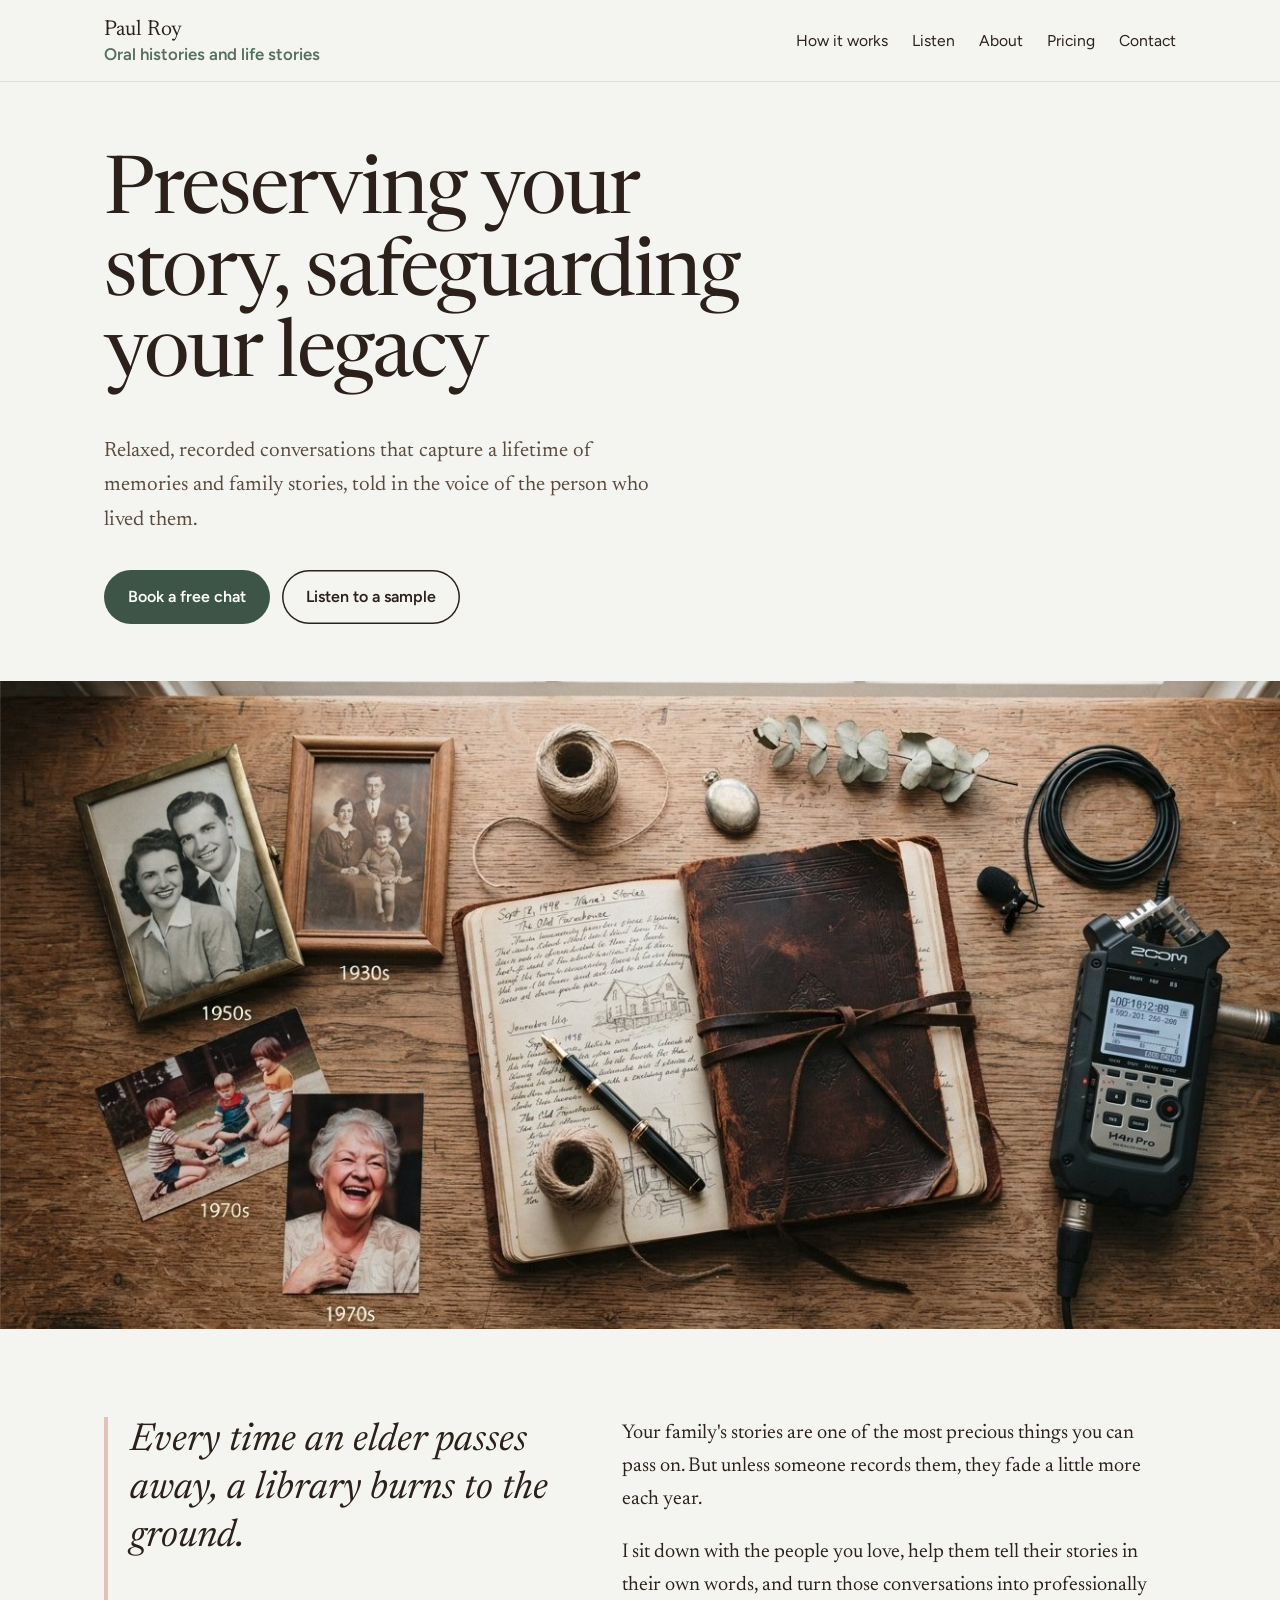
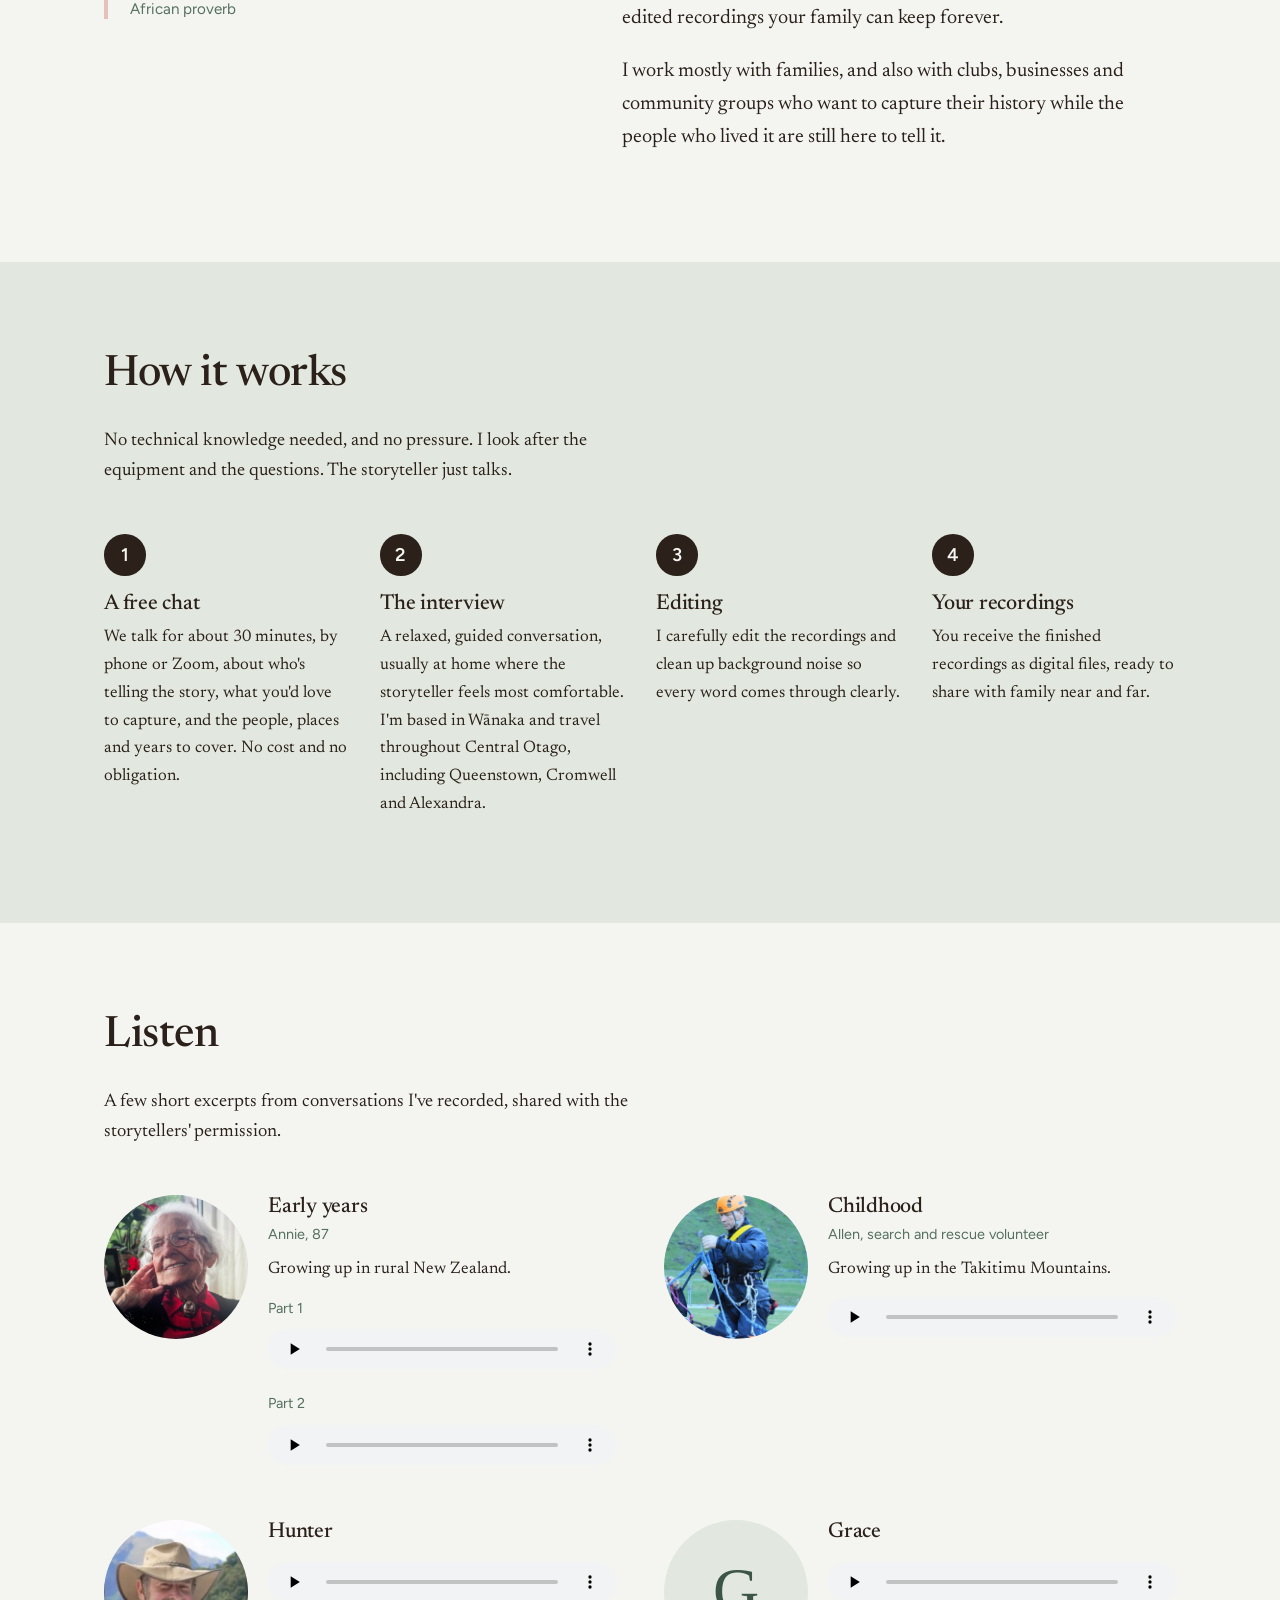
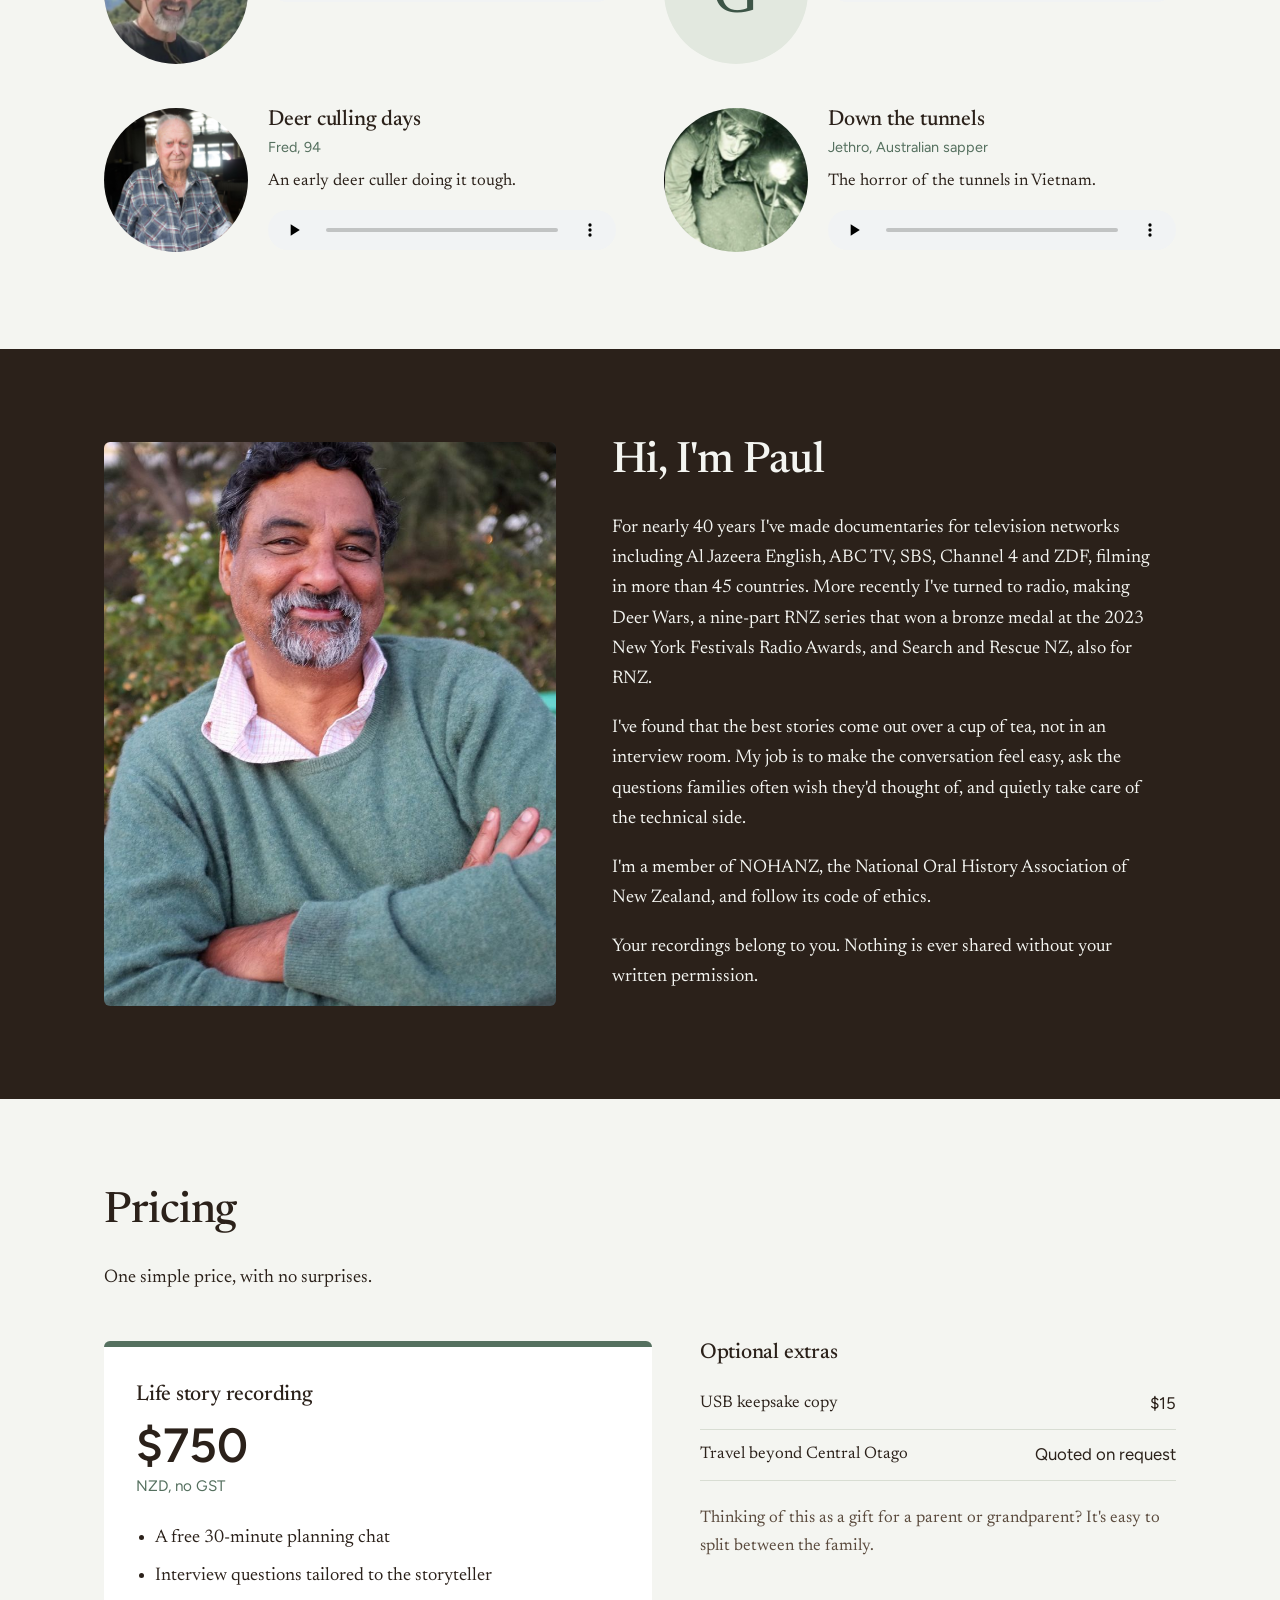
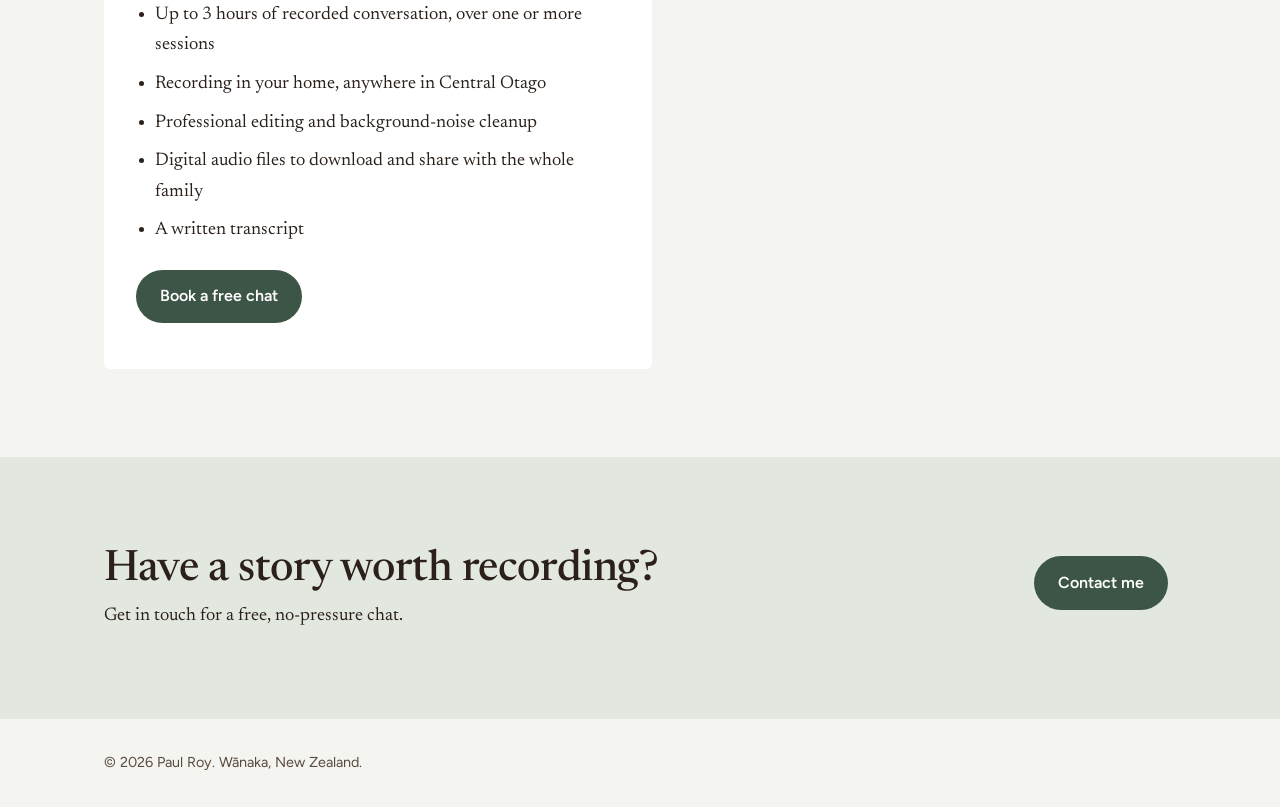
==== commit 2d2e3ab5: "Add Hunter and Grace sample clips Co-Authored-By: Claude Opus 5.5 <noreply@anthropic.com>" ====
--- a/index.html
+++ b/index.html
@@ -138,6 +138,20 @@
           </div>
         </li>
         <li class="episode">
+          <img src="images/interview-5.jpg" alt="Hunter, smiling in a wide-brimmed hat in front of bush-covered mountains" width="144" height="144" loading="lazy">
+          <div>
+            <h3 style="margin-bottom: .8em">Hunter</h3>
+            <audio controls preload="none" src="audio/interview-5.mp3">Your browser can't play this clip.</audio>
+          </div>
+        </li>
+        <li class="episode">
+          <img src="images/interview-6.svg" alt="" width="144" height="144" loading="lazy">
+          <div>
+            <h3 style="margin-bottom: .8em">Grace</h3>
+            <audio controls preload="none" src="audio/interview-6.mp3">Your browser can't play this clip.</audio>
+          </div>
+        </li>
+        <li class="episode">
           <img src="images/interview-1.jpg" alt="Fred, a deer culler" width="144" height="144" loading="lazy">
           <div>
             <h3>Deer culling days</h3>
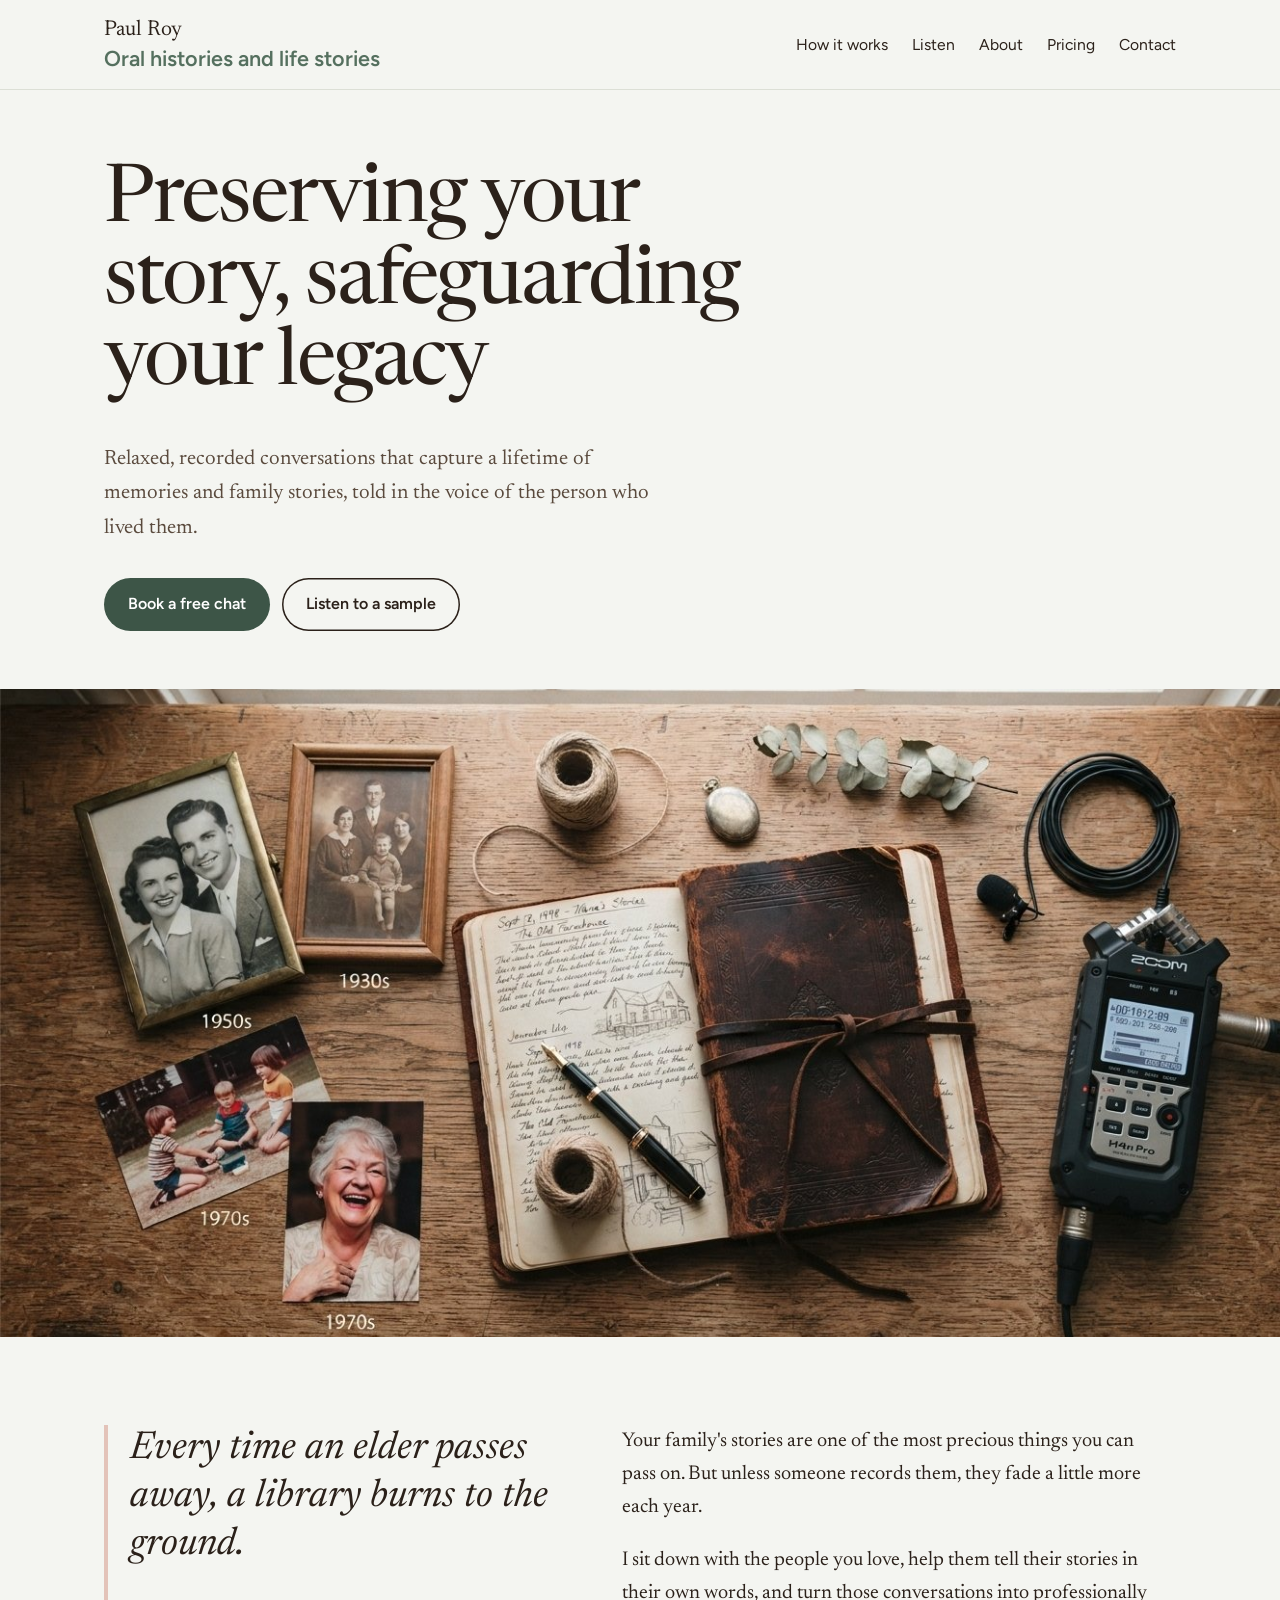
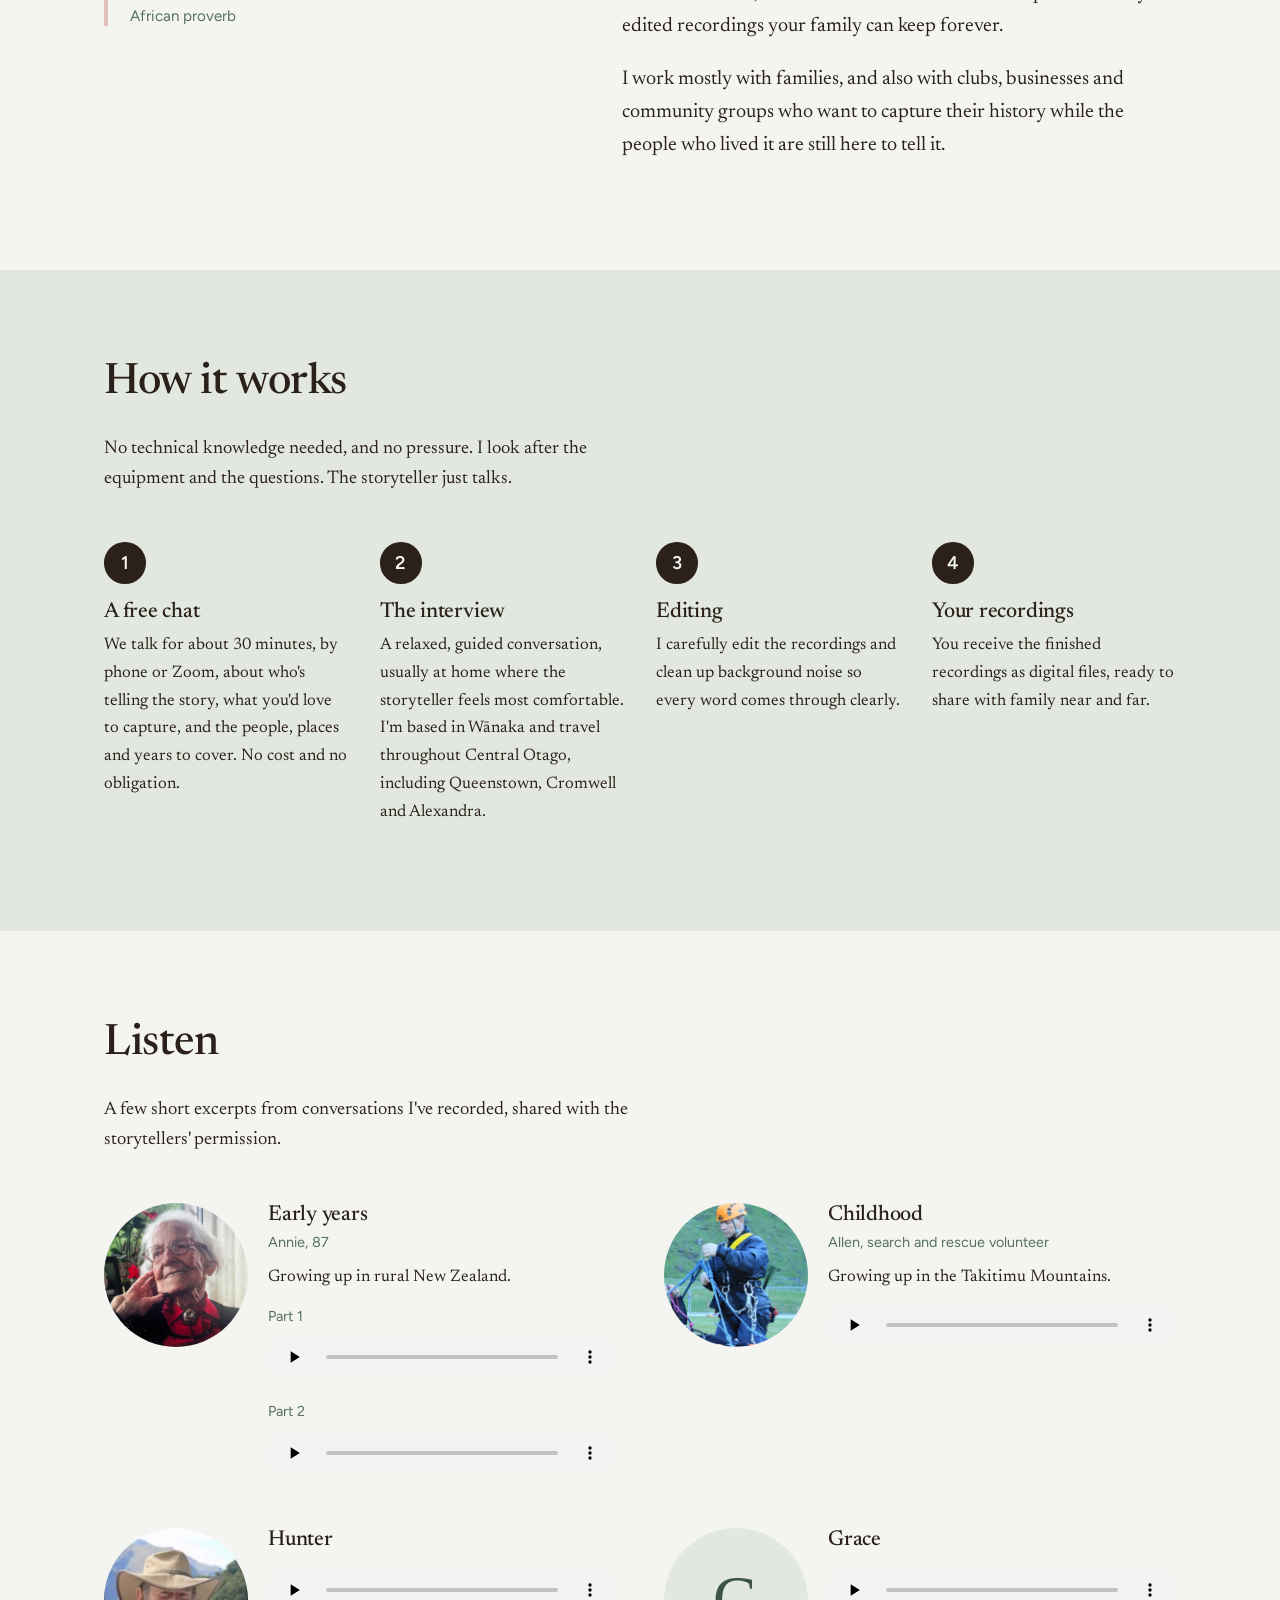
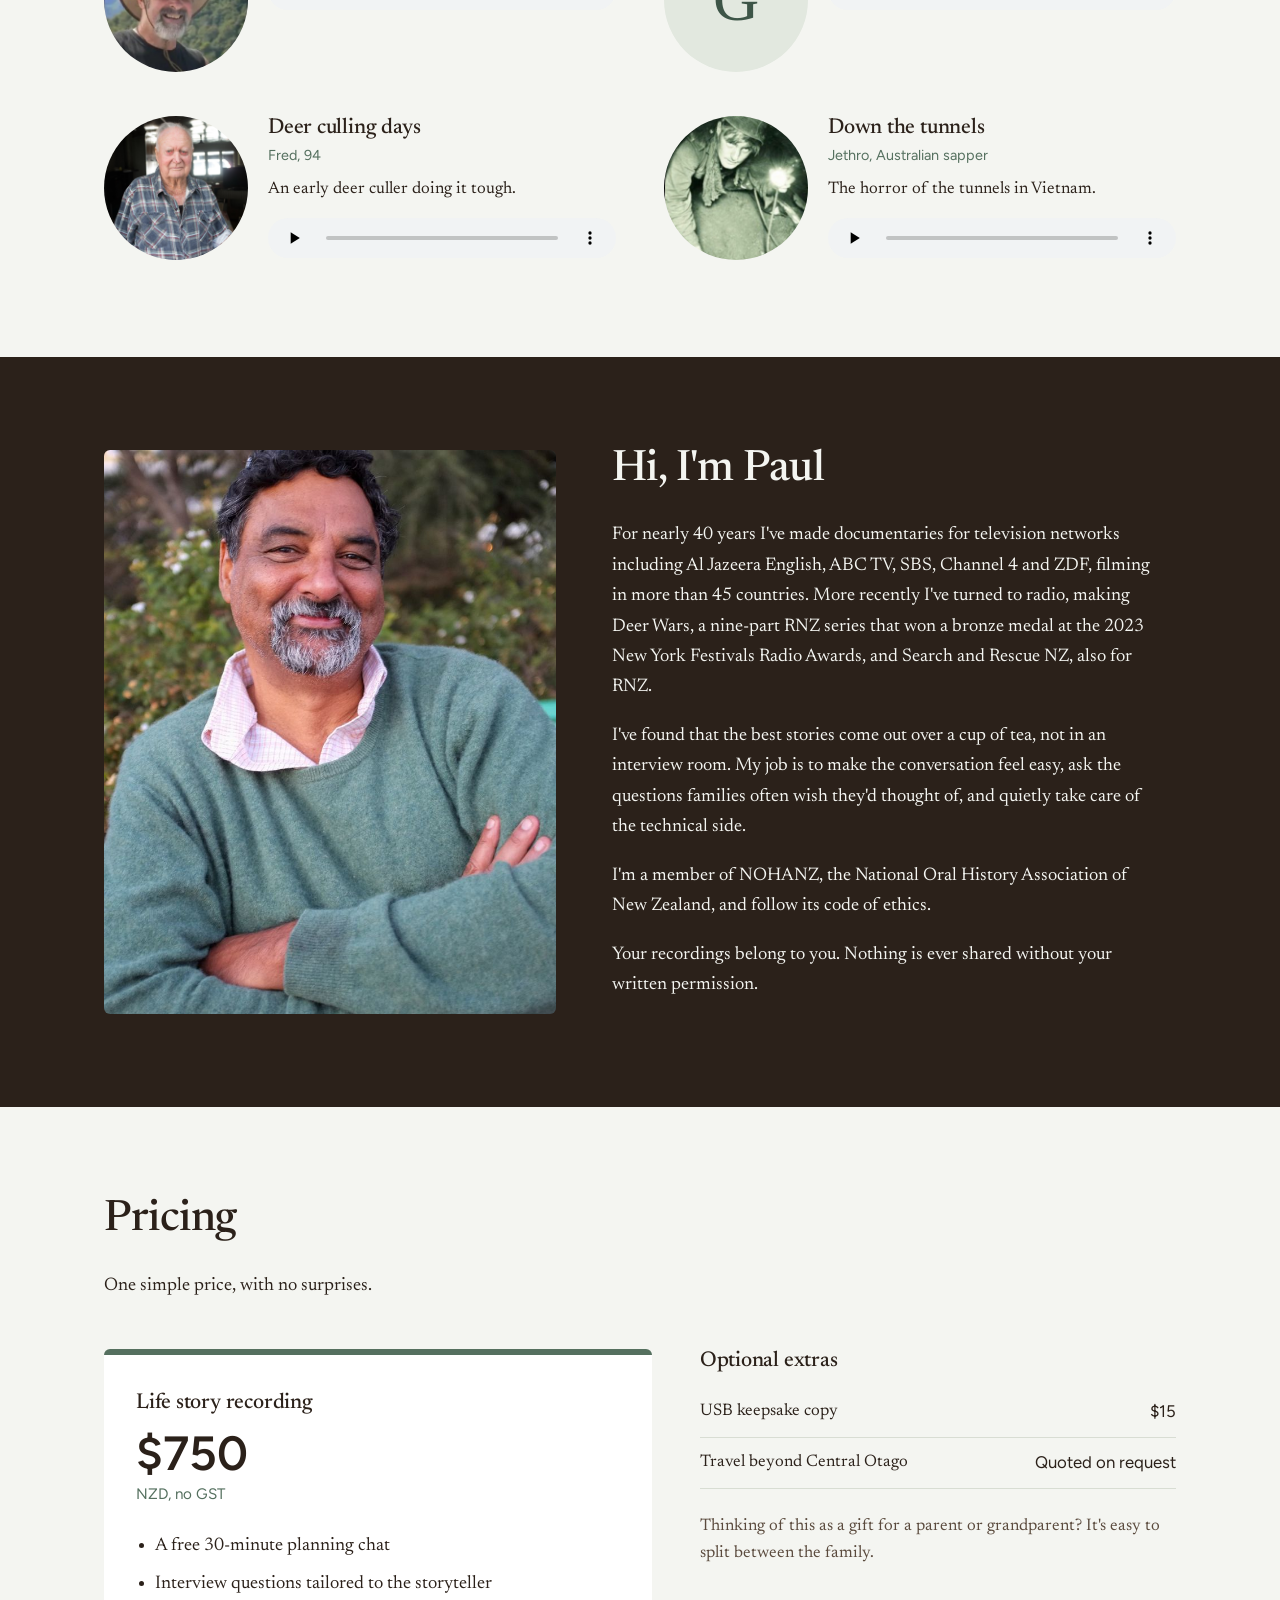
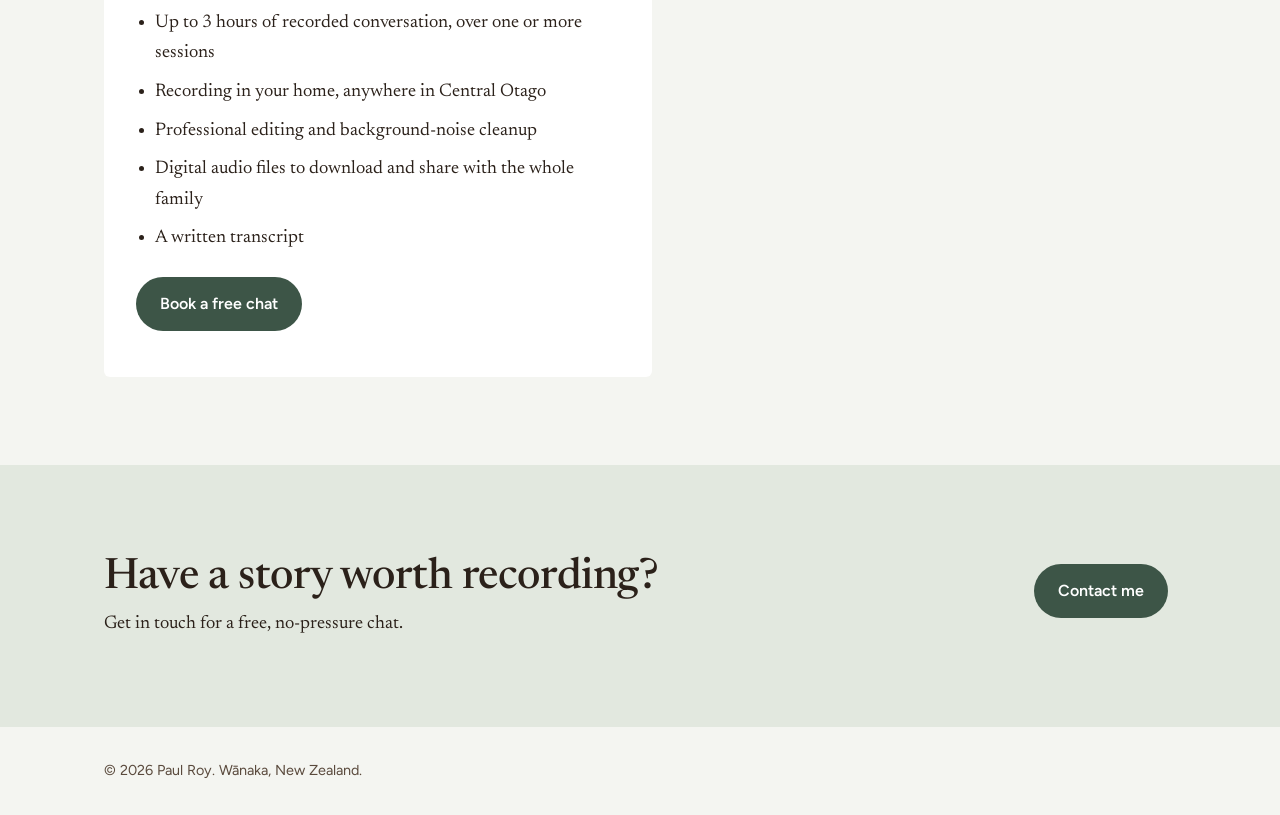
==== commit fe2f6472: "Make the 'Oral histories and life stories' tagline larger; refresh cached stylesheet Co-Authored-By:" ====
--- a/index.html
+++ b/index.html
@@ -8,7 +8,7 @@
 <link rel="preconnect" href="https://fonts.googleapis.com">
 <link rel="preconnect" href="https://fonts.gstatic.com" crossorigin>
 <link href="https://fonts.googleapis.com/css2?family=Figtree:wght@400;600&family=Newsreader:ital,opsz,wght@0,6..72,400;0,6..72,500;1,6..72,400&display=swap" rel="stylesheet">
-<link rel="stylesheet" href="style.css">
+<link rel="stylesheet" href="style.css?v=3">
 <link rel="icon" href="favicon.svg" type="image/svg+xml">
 <link rel="canonical" href="https://lifestories.org.nz/">
 <meta property="og:type" content="website">
--- a/style.css
+++ b/style.css
@@ -60,7 +60,7 @@
   gap: .75rem 1.5rem; padding-top: 1.1rem; padding-bottom: 1.1rem; flex-wrap: wrap;
 }
 .brand { font-family: var(--serif); font-size: 1.35rem; color: var(--walnut); text-decoration: none; line-height: 1.2; }
-.brand small { display: block; font-family: var(--sans); font-size: 1.05rem; font-weight: 600; color: var(--gum); }
+.brand small { display: block; font-family: var(--sans); font-size: 1.35rem; font-weight: 600; color: var(--gum); margin-top: .1em; }
 .nav { display: flex; flex-wrap: wrap; gap: .5rem 1.5rem; list-style: none; margin: 0; padding: 0; font-size: .98rem; }
 .nav a { color: var(--walnut); text-decoration: none; }
 .nav a:hover, .nav a[aria-current="page"] { text-decoration: underline; }
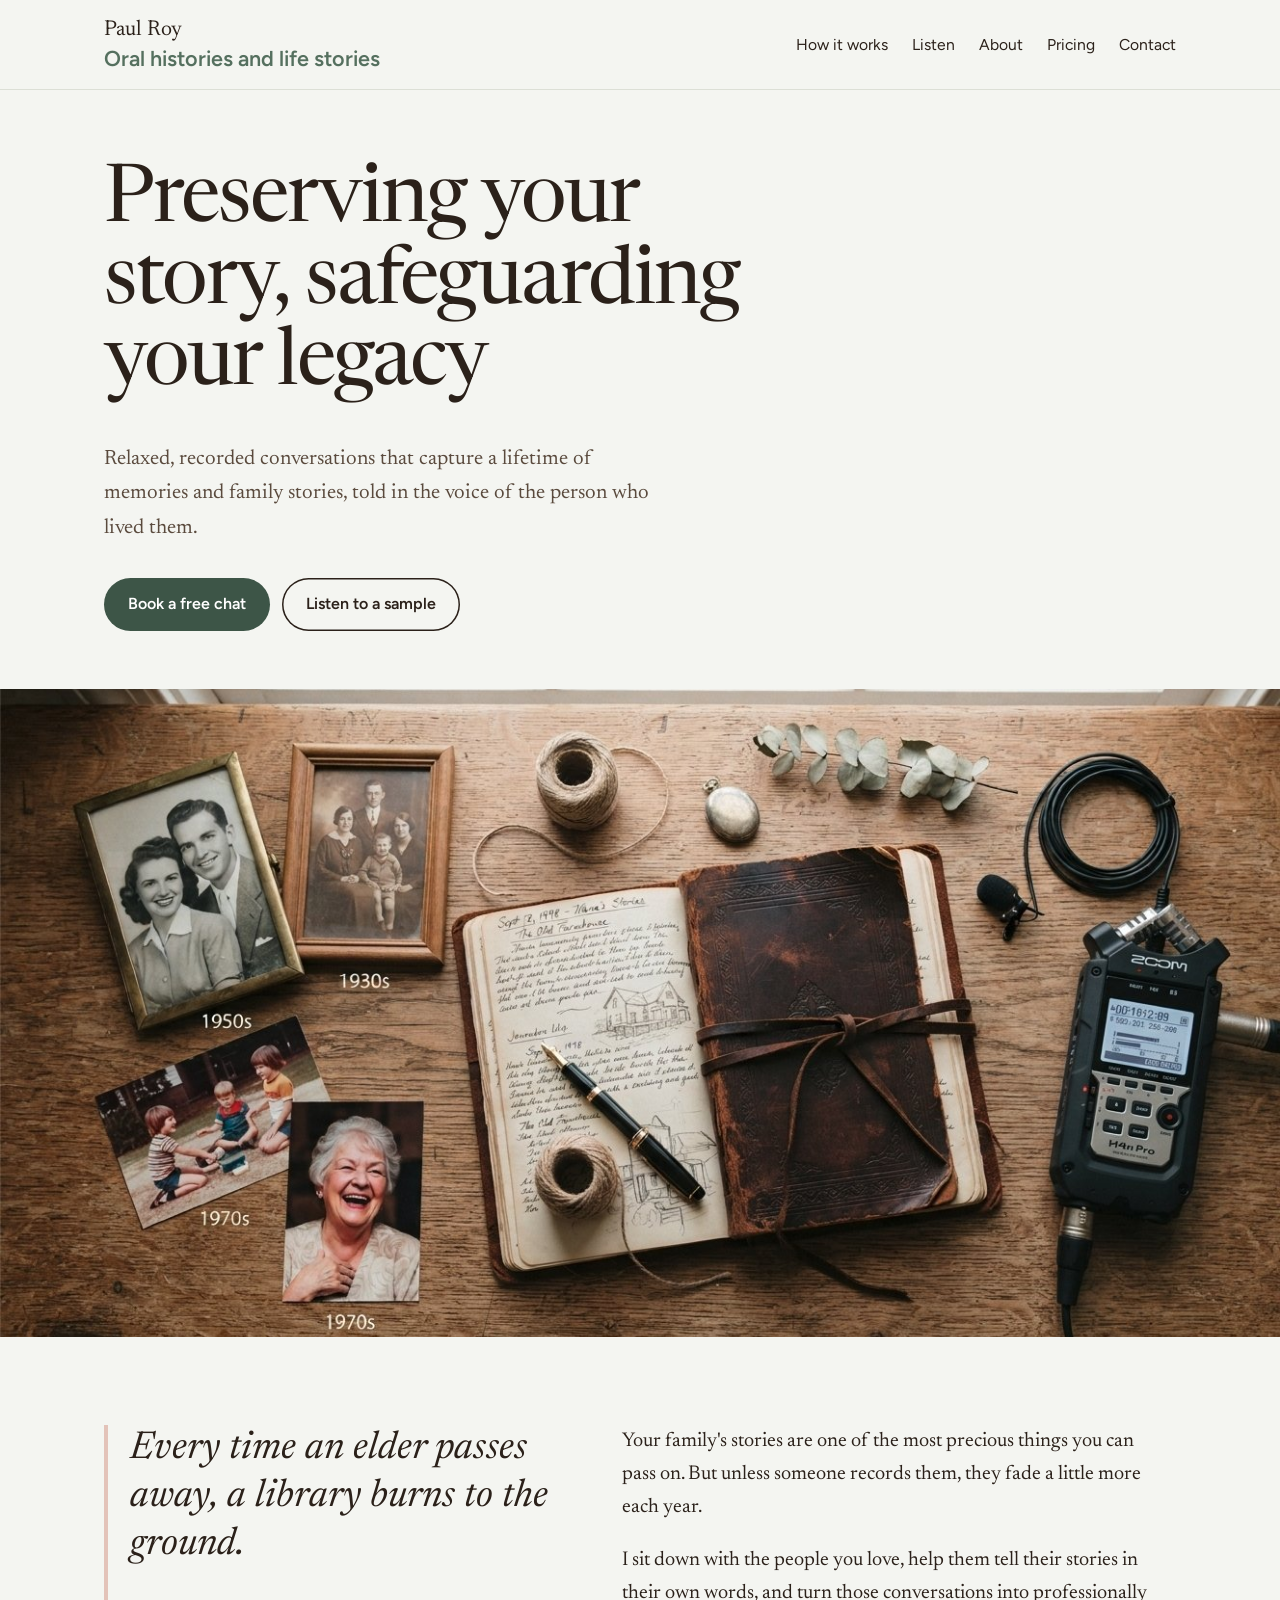
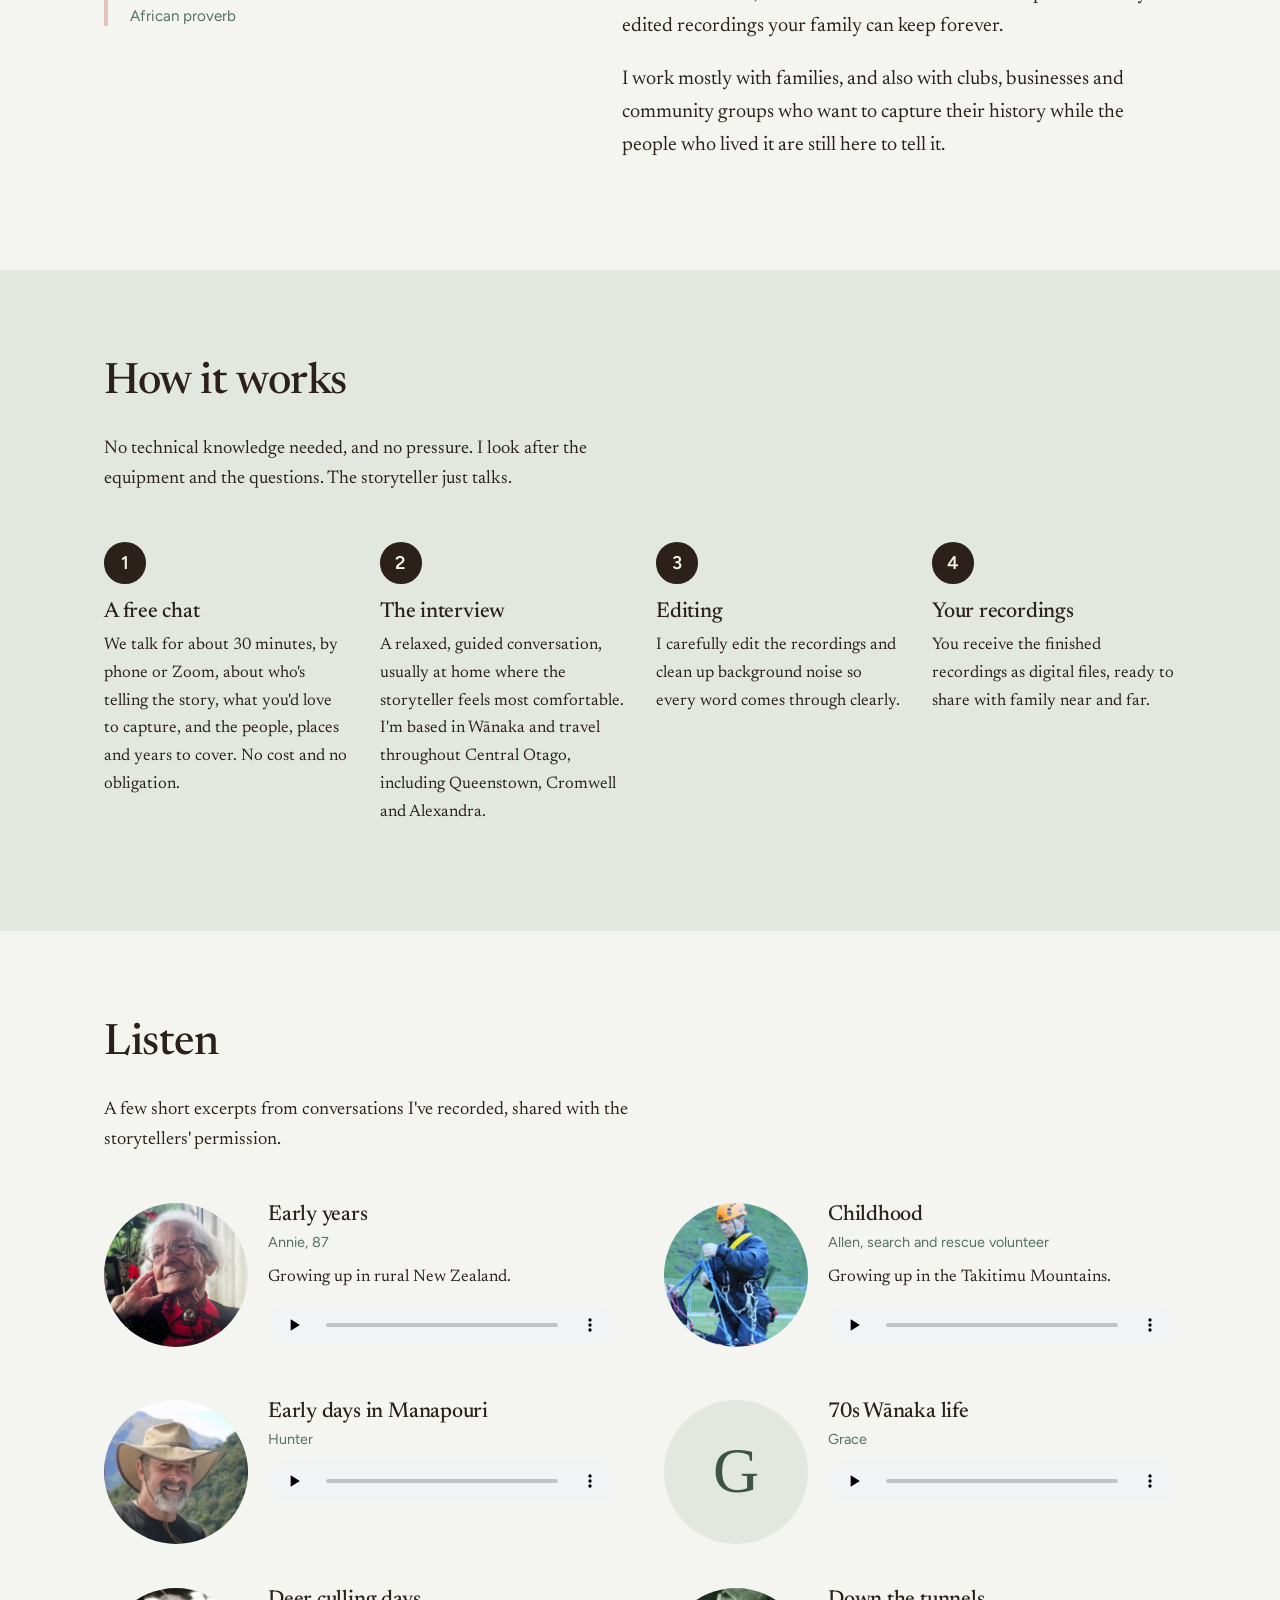
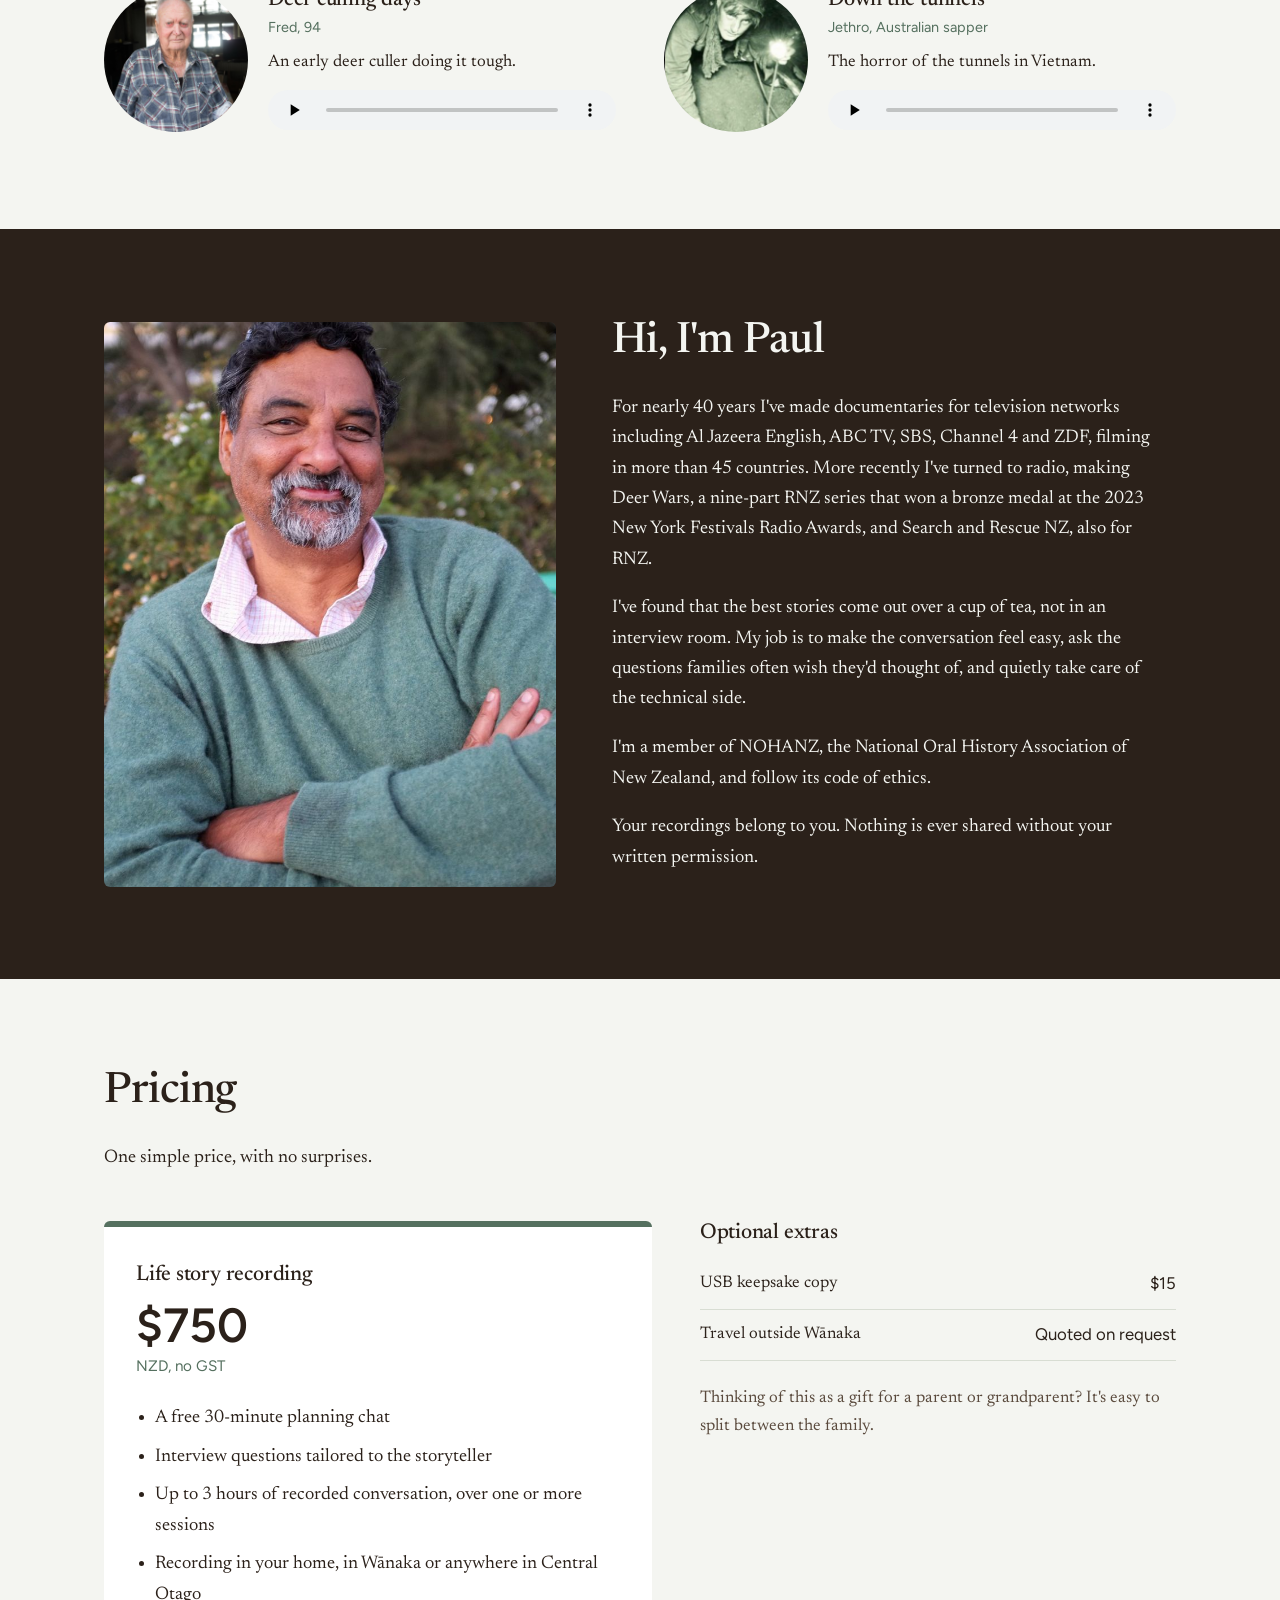
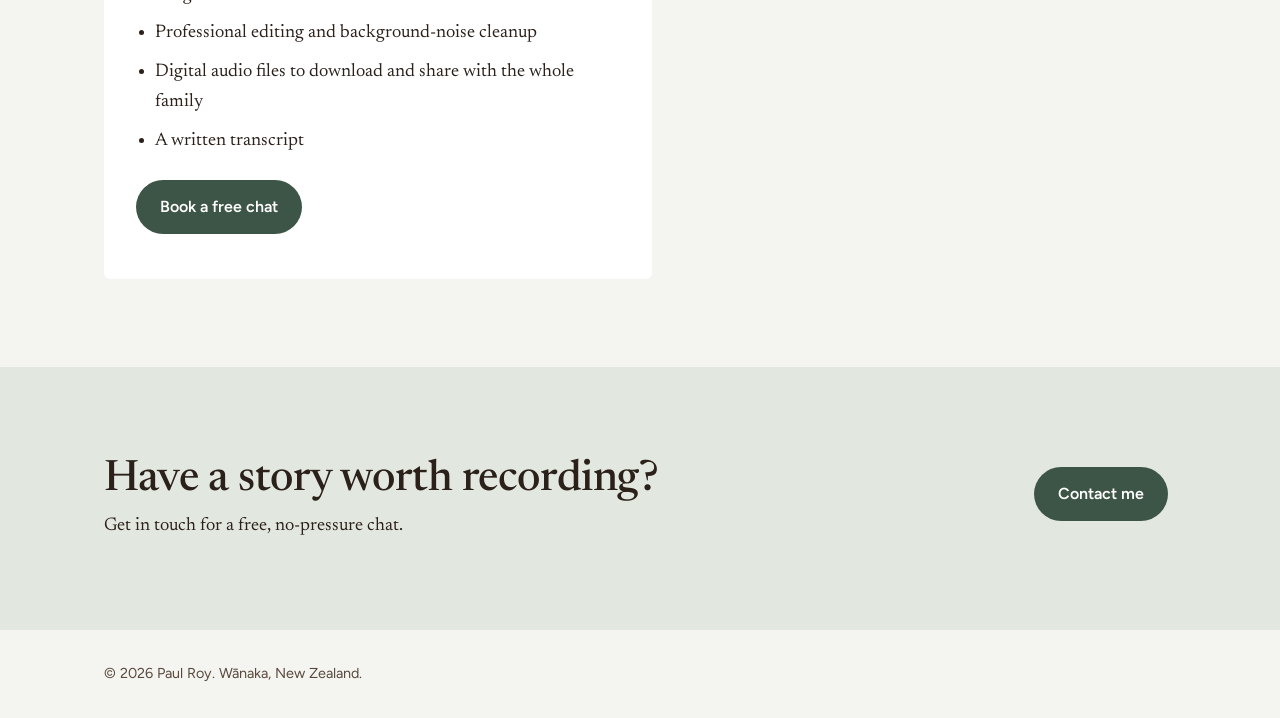
==== commit 7aa40db5: "Annie's combined clip, titles for Hunter and Grace, travel outside Wānaka Co-Authored-By: Claude Opu" ====
--- a/index.html
+++ b/index.html
@@ -122,10 +122,7 @@
             <h3>Early years</h3>
             <div class="meta">Annie, 87</div>
             <p>Growing up in rural New Zealand.</p>
-            <div class="meta">Part 1</div>
             <audio controls preload="none" src="audio/interview-4.mp3">Your browser can't play this clip.</audio>
-            <div class="meta" style="margin-top: .8em">Part 2</div>
-            <audio controls preload="none" src="audio/interview-4b.mp3">Your browser can't play this clip.</audio>
           </div>
         </li>
         <li class="episode">
@@ -140,14 +137,16 @@
         <li class="episode">
           <img src="images/interview-5.jpg" alt="Hunter, smiling in a wide-brimmed hat in front of bush-covered mountains" width="144" height="144" loading="lazy">
           <div>
-            <h3 style="margin-bottom: .8em">Hunter</h3>
+            <h3>Early days in Manapouri</h3>
+            <div class="meta">Hunter</div>
             <audio controls preload="none" src="audio/interview-5.mp3">Your browser can't play this clip.</audio>
           </div>
         </li>
         <li class="episode">
           <img src="images/interview-6.svg" alt="" width="144" height="144" loading="lazy">
           <div>
-            <h3 style="margin-bottom: .8em">Grace</h3>
+            <h3>70s Wānaka life</h3>
+            <div class="meta">Grace</div>
             <audio controls preload="none" src="audio/interview-6.mp3">Your browser can't play this clip.</audio>
           </div>
         </li>
@@ -201,7 +200,7 @@
             <li>A free 30-minute planning chat</li>
             <li>Interview questions tailored to the storyteller</li>
             <li>Up to 3 hours of recorded conversation, over one or more sessions</li>
-            <li>Recording in your home, anywhere in Central Otago</li>
+            <li>Recording in your home, in Wānaka or anywhere in Central Otago</li>
             <li>Professional editing and background-noise cleanup</li>
             <li>Digital audio files to download and share with the whole family</li>
             <li>A written transcript</li>
@@ -212,7 +211,7 @@
           <h3>Optional extras</h3>
           <dl>
             <div><dt>USB keepsake copy</dt><dd>$15</dd></div>
-            <div><dt>Travel beyond Central Otago</dt><dd>Quoted on request</dd></div>
+            <div><dt>Travel outside Wānaka</dt><dd>Quoted on request</dd></div>
           </dl>
           <p>Thinking of this as a gift for a parent or grandparent? It's easy to split between the family.</p>
         </div>
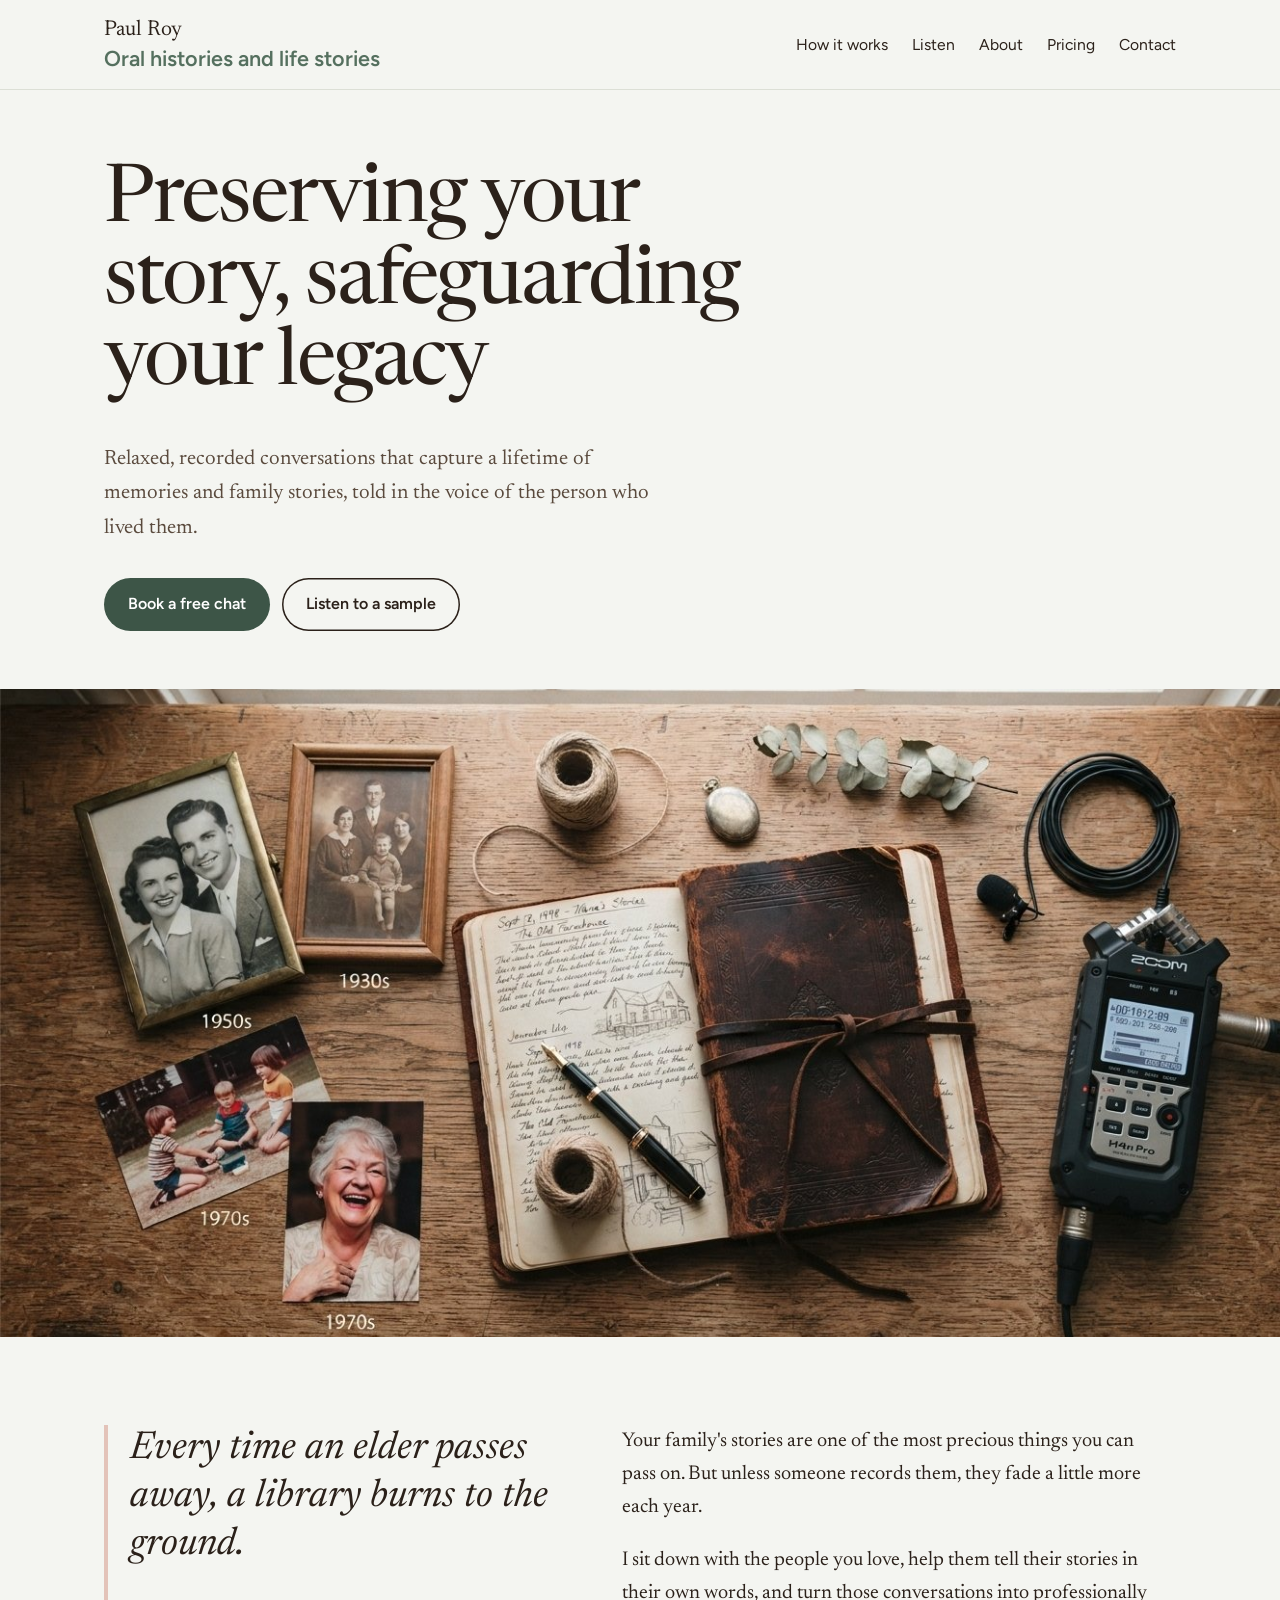
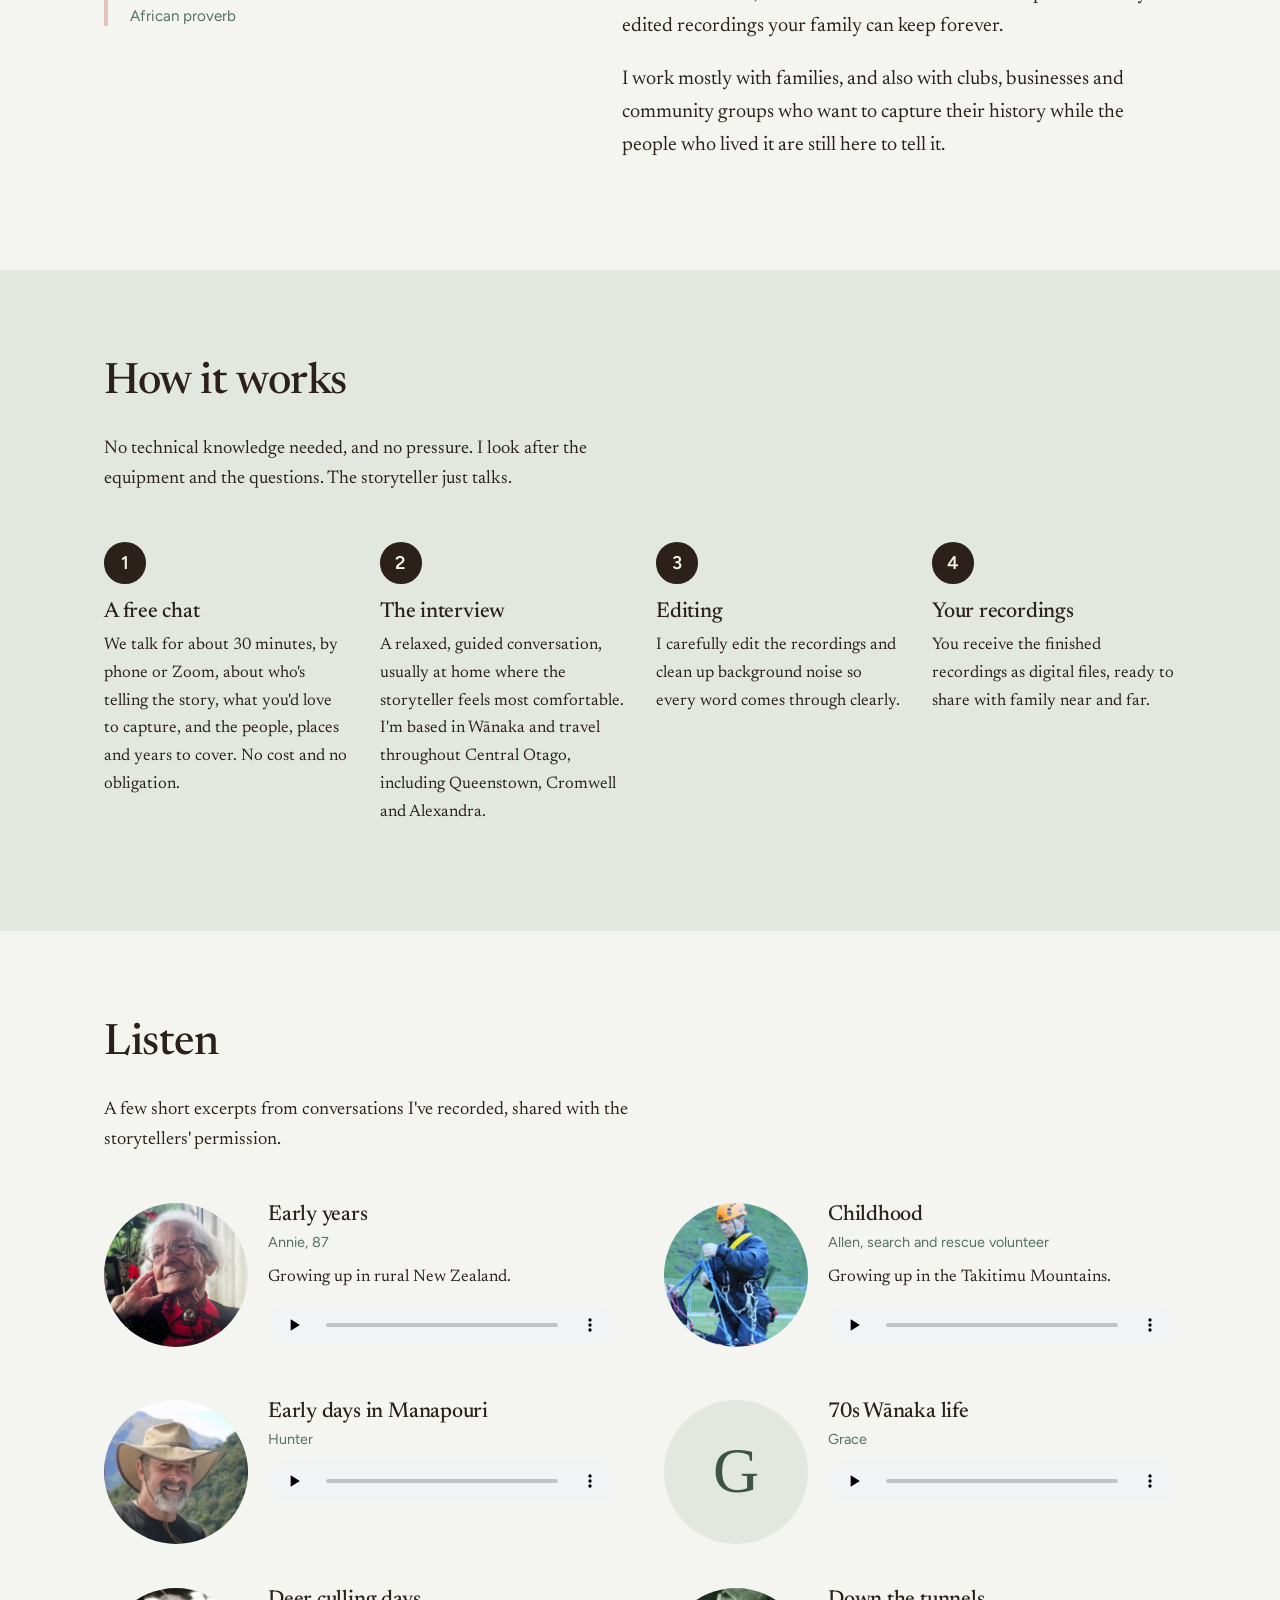
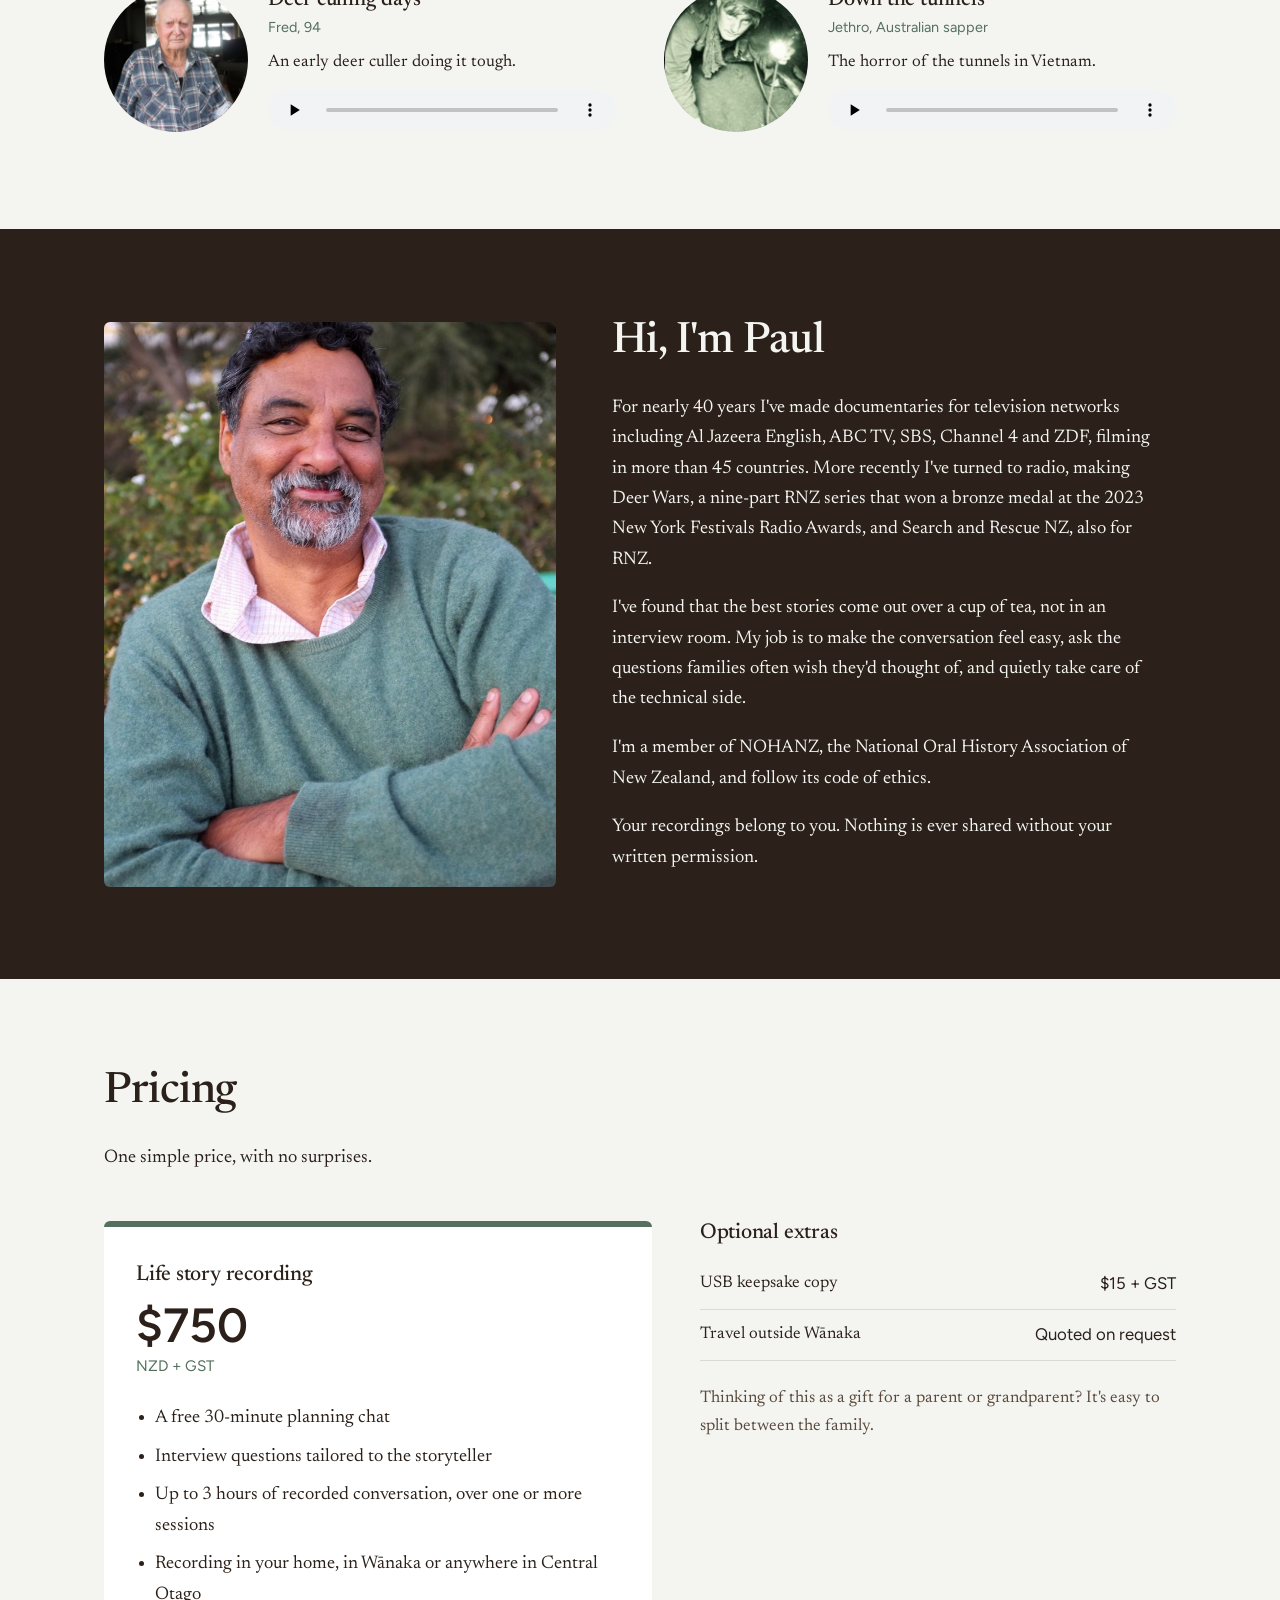
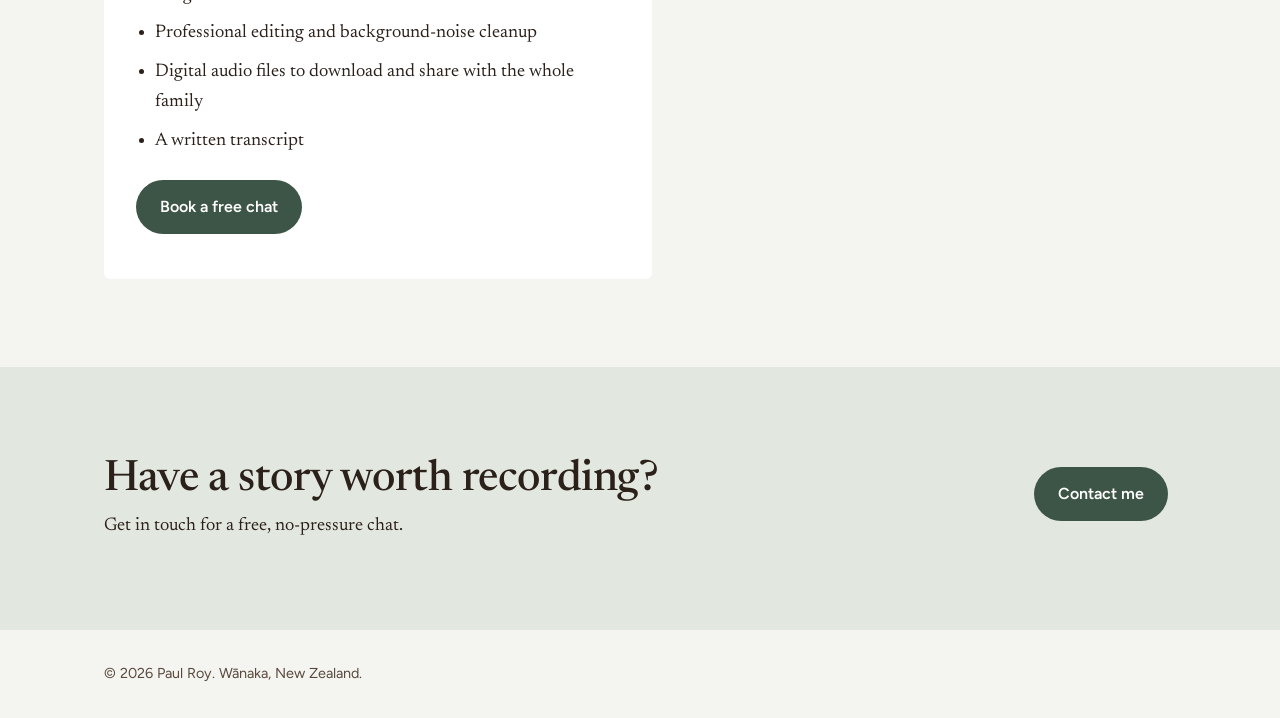
==== commit 87a99a7b: "Show prices as + GST Co-Authored-By: Claude Opus 5.5 <noreply@anthropic.com>" ====
--- a/index.html
+++ b/index.html
@@ -8,7 +8,7 @@
 <link rel="preconnect" href="https://fonts.googleapis.com">
 <link rel="preconnect" href="https://fonts.gstatic.com" crossorigin>
 <link href="https://fonts.googleapis.com/css2?family=Figtree:wght@400;600&family=Newsreader:ital,opsz,wght@0,6..72,400;0,6..72,500;1,6..72,400&display=swap" rel="stylesheet">
-<link rel="stylesheet" href="style.css?v=3">
+<link rel="stylesheet" href="style.css?v=4">
 <link rel="icon" href="favicon.svg" type="image/svg+xml">
 <link rel="canonical" href="https://lifestories.org.nz/">
 <meta property="og:type" content="website">
@@ -195,7 +195,7 @@
         <div class="price-card">
           <h3>Life story recording</h3>
           <p class="amount">$750</p>
-          <p class="note">NZD, no GST</p>
+          <p class="note">NZD + GST</p>
           <ul>
             <li>A free 30-minute planning chat</li>
             <li>Interview questions tailored to the storyteller</li>
@@ -210,7 +210,7 @@
         <div class="extras">
           <h3>Optional extras</h3>
           <dl>
-            <div><dt>USB keepsake copy</dt><dd>$15</dd></div>
+            <div><dt>USB keepsake copy</dt><dd>$15 + GST</dd></div>
             <div><dt>Travel outside Wānaka</dt><dd>Quoted on request</dd></div>
           </dl>
           <p>Thinking of this as a gift for a parent or grandparent? It's easy to split between the family.</p>
--- a/style.css
+++ b/style.css
@@ -174,8 +174,9 @@
 }
 @media (max-width: 600px) {
   .section { padding: 3.5rem 0; }
-  .hero { padding-top: 2.75rem; }
-  .hero-photo { max-height: none; aspect-ratio: 4 / 3; object-position: 40% center; }
+  /* On phones the desk photo comes first, to catch the eye */
+  .hero { padding-top: 0; display: flex; flex-direction: column; }
+  .hero-photo { order: -1; max-height: none; height: auto; margin-bottom: 2.25rem; }
   .steps { grid-template-columns: 1fr; }
   .episode { grid-template-columns: 5.5rem 1fr; gap: 1rem; }
   .episode img { width: 5.5rem; height: 5.5rem; }
